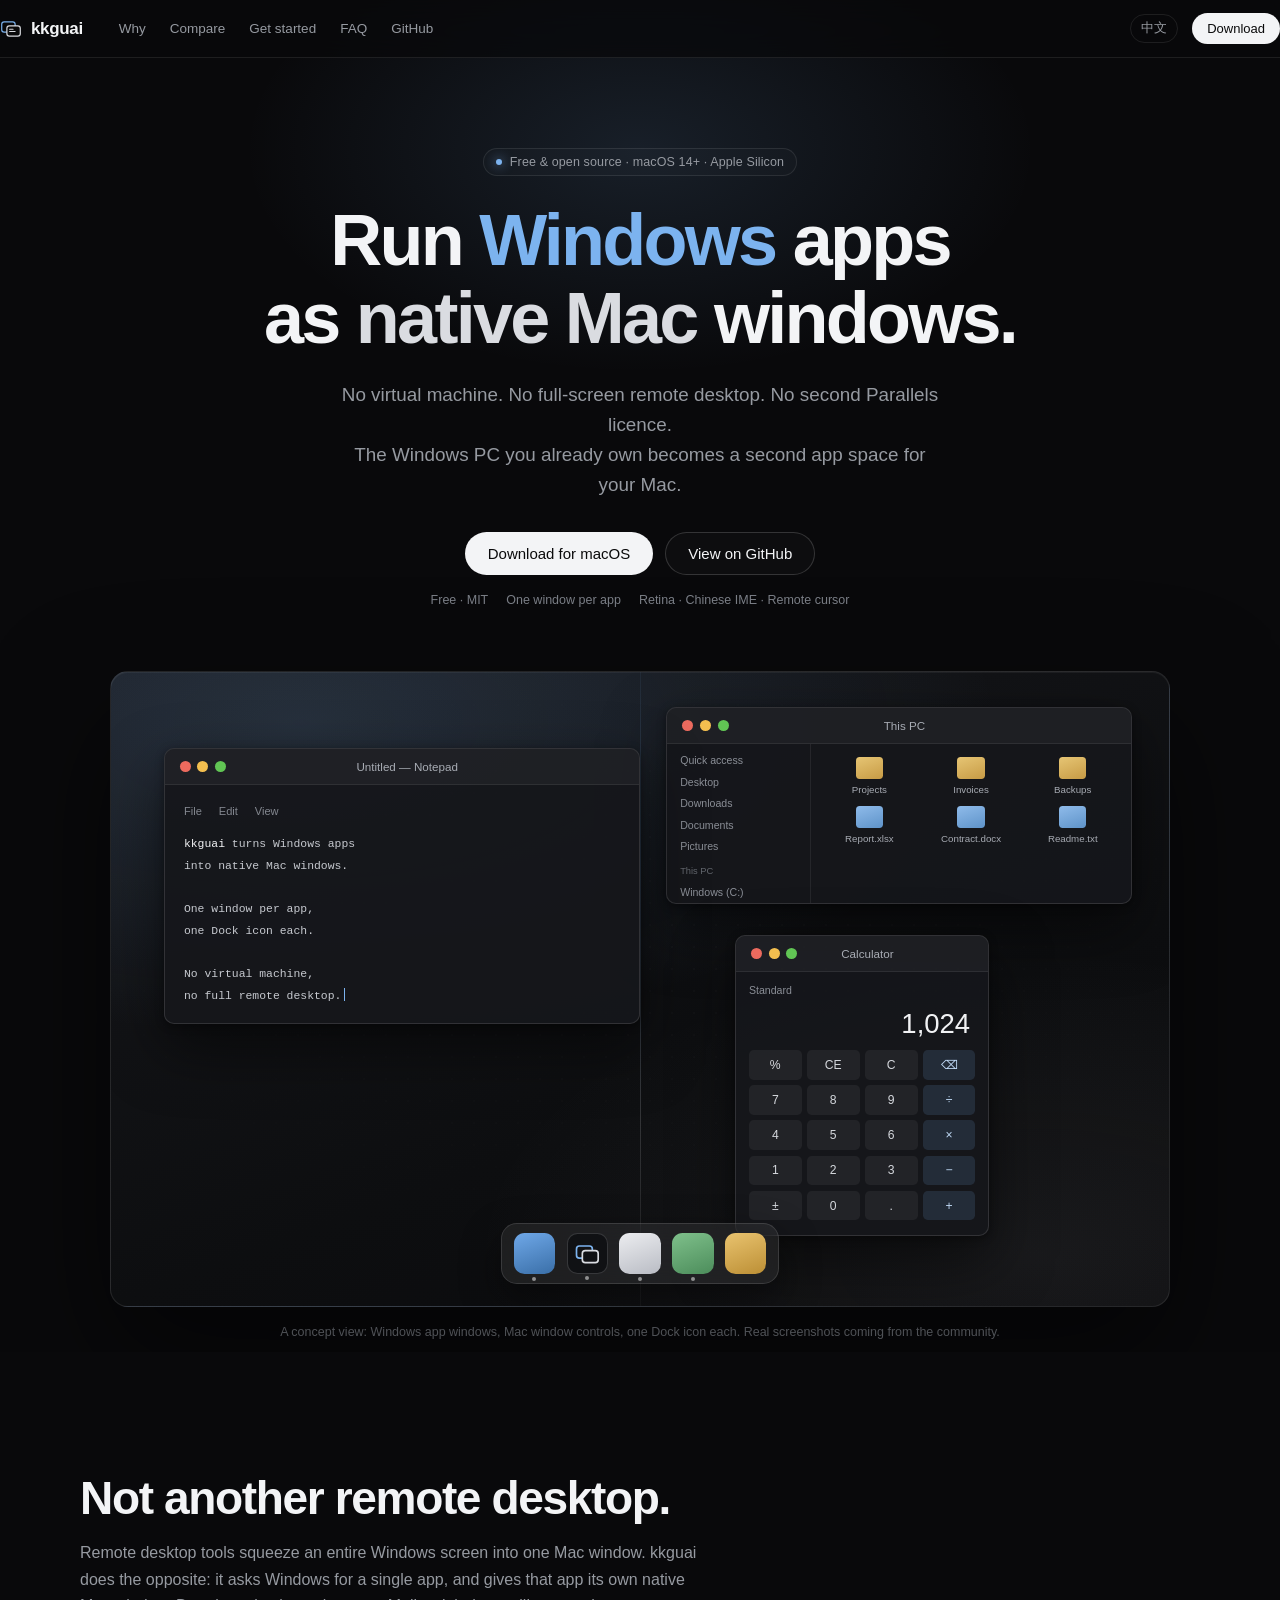
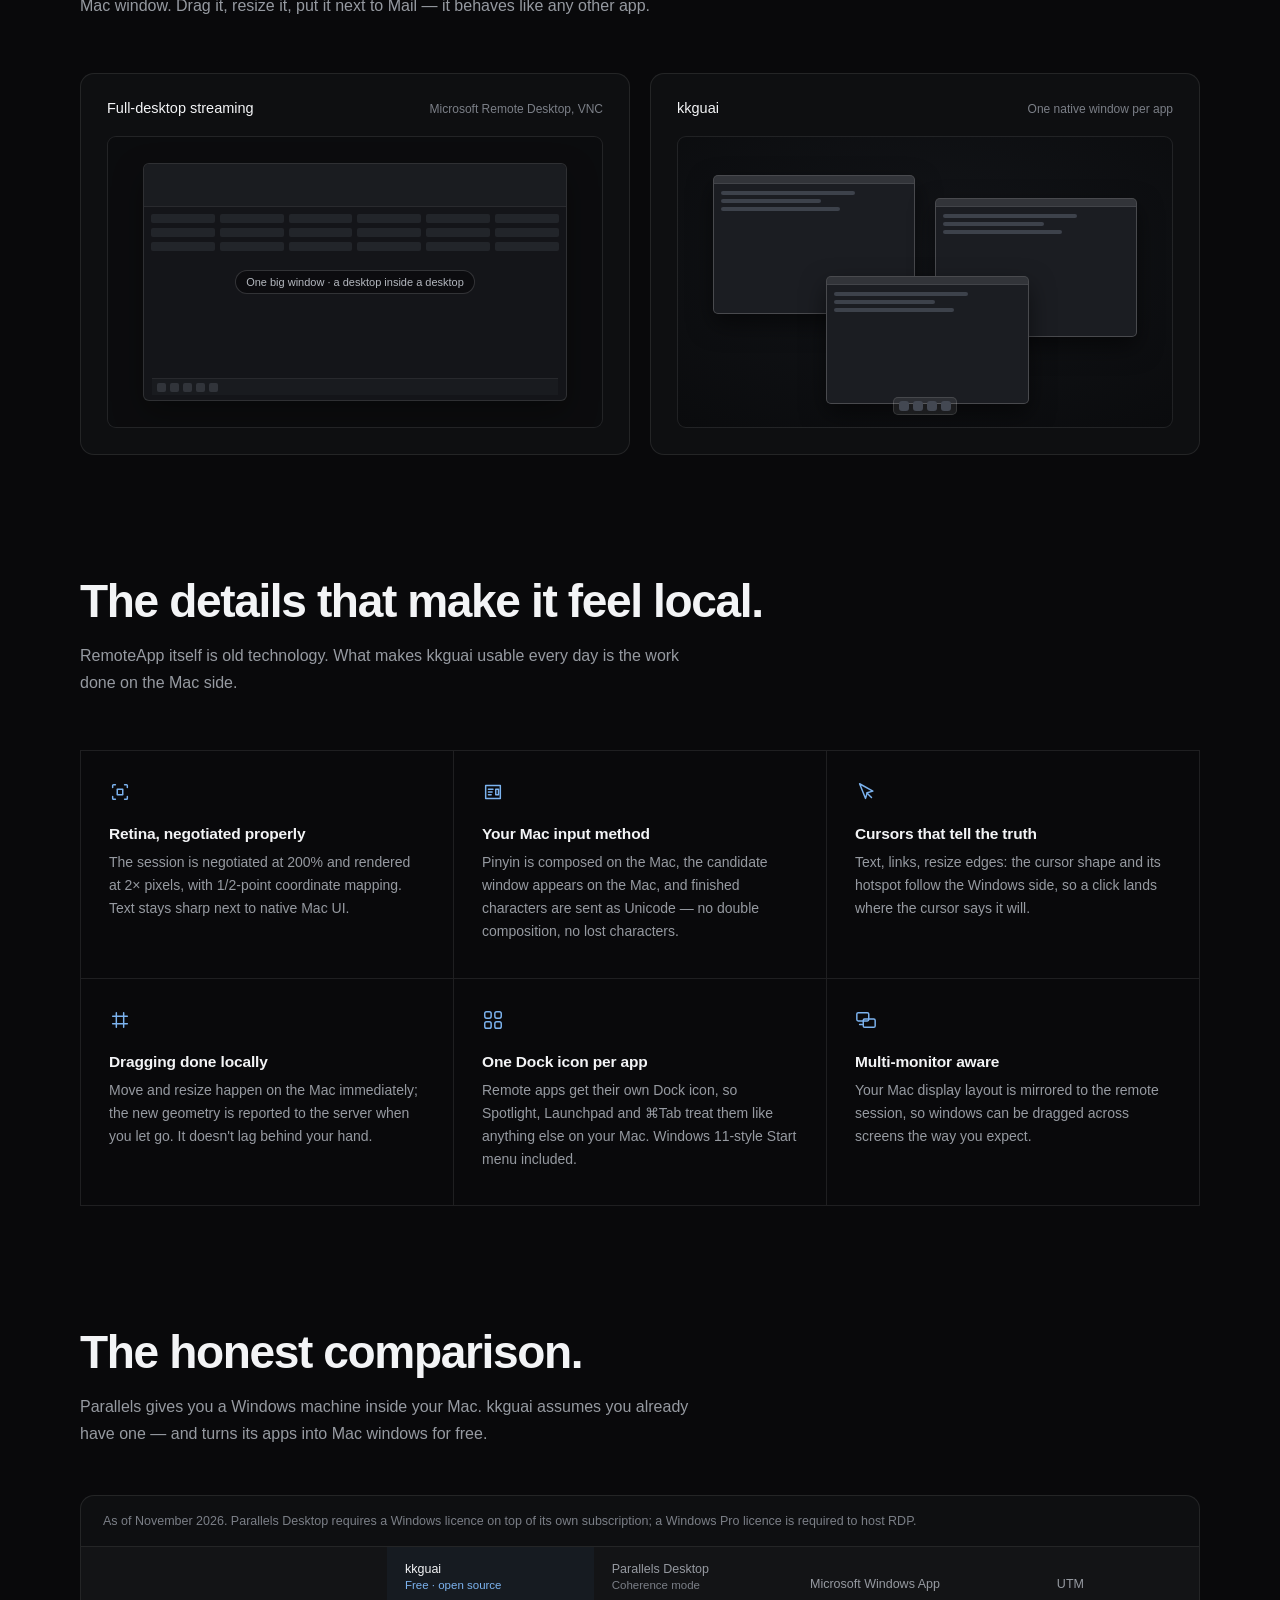
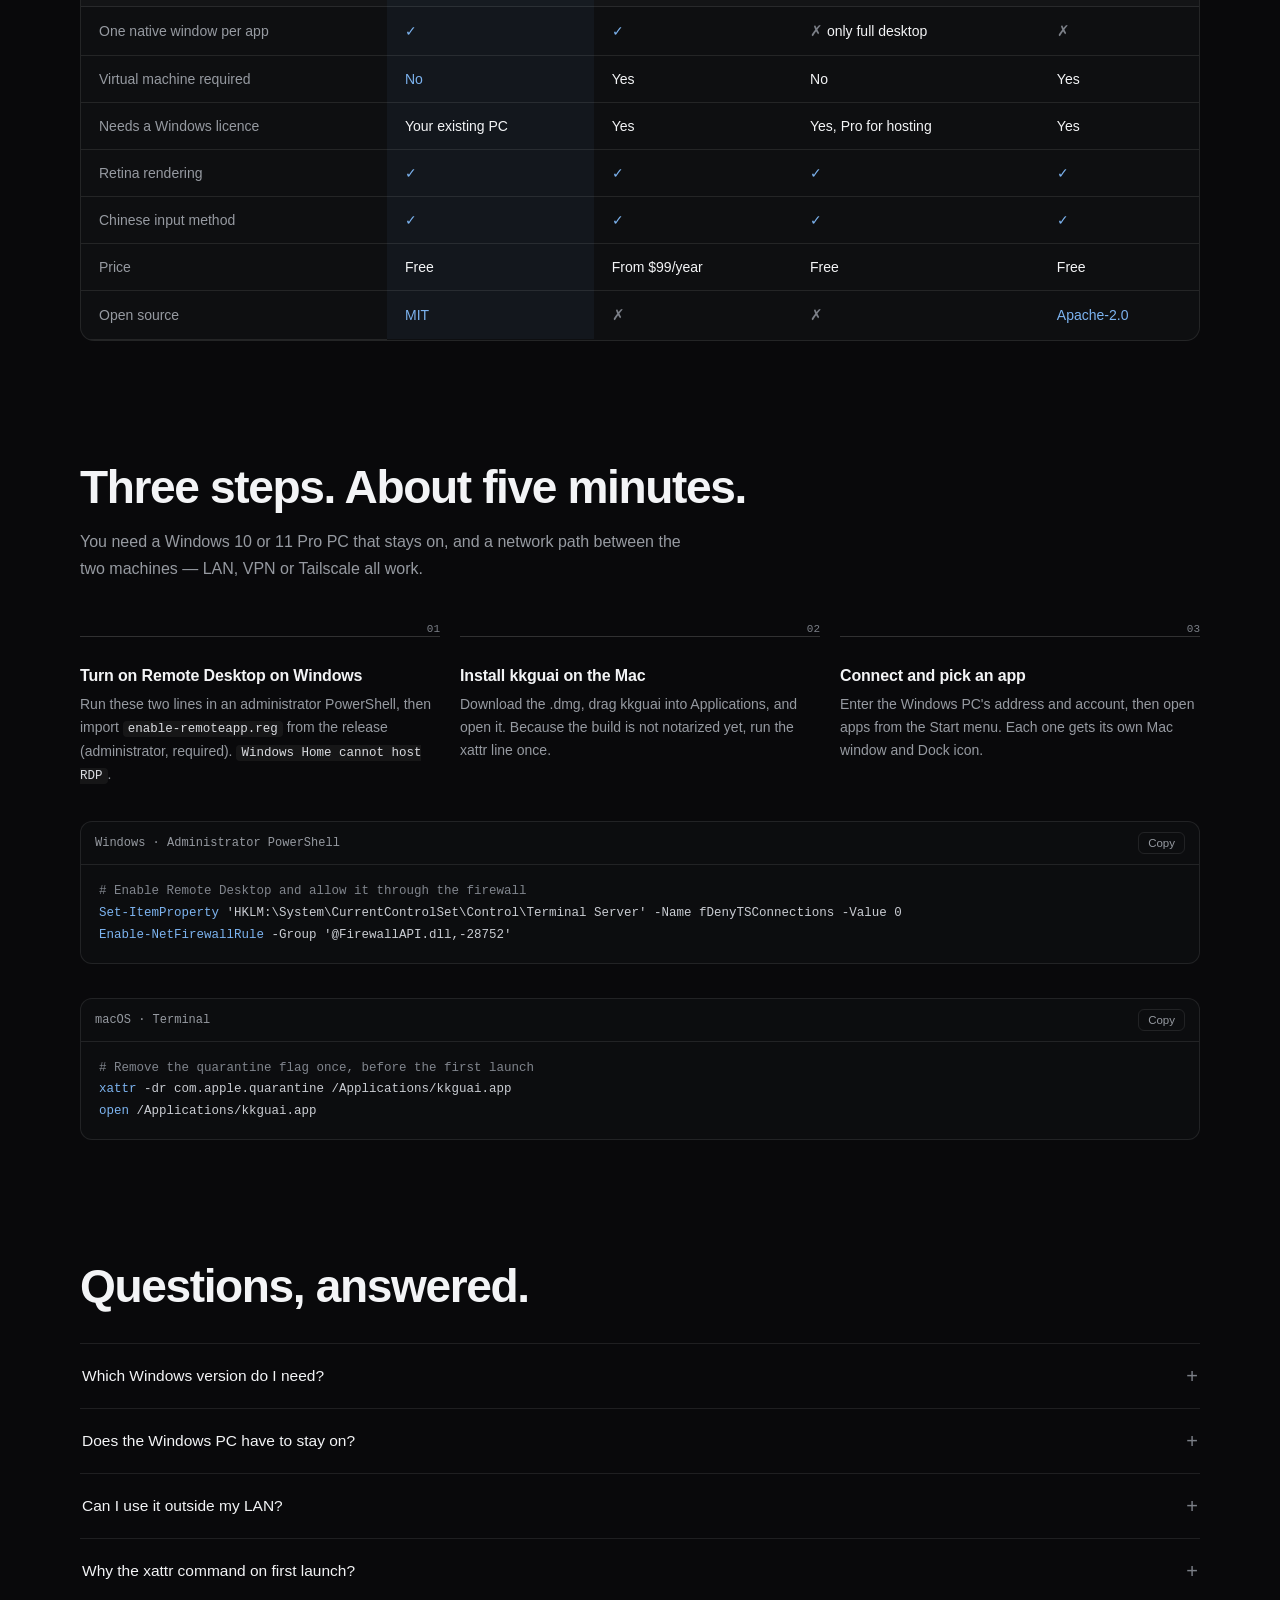
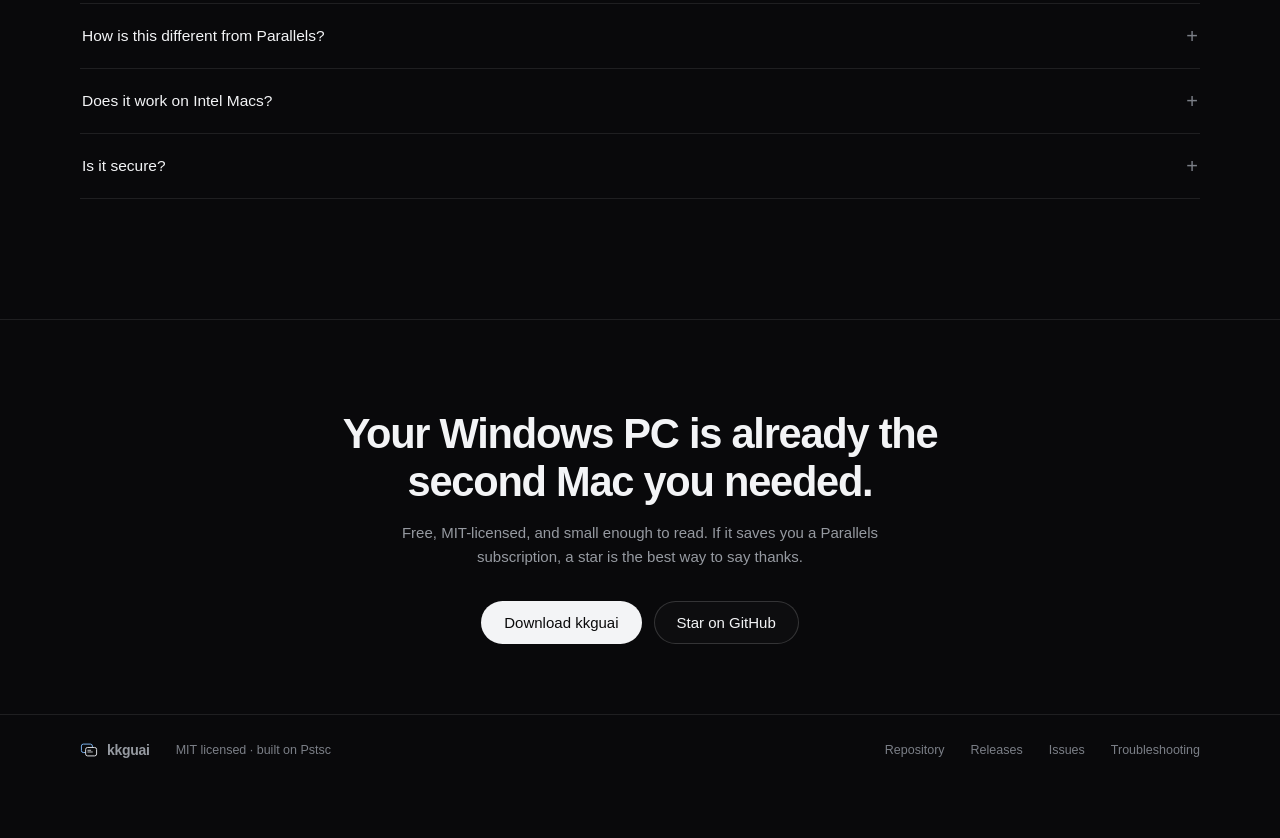
==== docs/en/index.html @ b9679786 "docs: make the site discoverable to AI crawlers and search engines - static English page at /en/ wit" ====
<!doctype html>
<html lang="en" data-lang="en"><head>
<meta charset="utf-8">
<meta name="viewport" content="width=device-width, initial-scale=1">
<title>kkguai — Run Windows apps as native Mac windows</title>
<meta name="description" content="kkguai is a free, open-source RemoteApp client for macOS: every Windows app opens as its own native Mac window. No virtual machine, no full remote desktop, no Parallels subscription.">
<link rel="canonical" href="https://kkguai666.github.io/kkguai/en/">
<link rel="alternate" hreflang="zh-CN" href="https://kkguai666.github.io/kkguai/">
<link rel="alternate" hreflang="en" href="https://kkguai666.github.io/kkguai/en/">
<link rel="alternate" hreflang="x-default" href="https://kkguai666.github.io/kkguai/">
<meta property="og:type" content="website">
<meta property="og:title" content="kkguai — Run Windows apps as native Mac windows">
<meta property="og:description" content="No virtual machine, no full remote desktop, no Parallels subscription. Free and open source.">
<meta property="og:url" content="https://kkguai666.github.io/kkguai/en/">
<meta property="og:image" content="https://kkguai666.github.io/kkguai/assets/social-en.png">
<meta property="og:locale" content="en_US">
<meta property="og:locale:alternate" content="zh_CN">
<meta name="twitter:card" content="summary_large_image">
<meta name="twitter:title" content="kkguai — Run Windows apps as native Mac windows">
<meta name="twitter:description" content="No VM, no full remote desktop, no Parallels. Free and open source.">
<meta name="twitter:image" content="https://kkguai666.github.io/kkguai/assets/social-en.png">
<meta name="theme-color" content="#09090B">
<link rel="icon" href="../assets/mark.svg" type="image/svg+xml">
<script type="application/ld+json" id="ld">{"@context":"https://schema.org","@graph":[{"@type":"WebSite","@id":"https://kkguai666.github.io/kkguai/#website","url":"https://kkguai666.github.io/kkguai/","name":"kkguai","inLanguage":["zh-CN","en"]},{"@type":"SoftwareApplication","@id":"https://kkguai666.github.io/kkguai/#app","name":"kkguai","url":"https://kkguai666.github.io/kkguai/en/","description":"Free, open-source RemoteApp client for macOS: turn Windows apps into native Mac windows. No virtual machine, no full remote desktop, no Parallels.","applicationCategory":"UtilitiesApplication","applicationSubCategory":"RemoteApp / RDP client","operatingSystem":"macOS 14+ (Apple Silicon)","softwareVersion":"0.1.1","license":"https://opensource.org/license/mit","isAccessibleForFree":true,"offers":{"@type":"Offer","price":"0","priceCurrency":"USD"},"downloadUrl":"https://github.com/kkguai666/kkguai/releases/latest","sameAs":["https://github.com/kkguai666/kkguai"],"screenshot":"https://kkguai666.github.io/kkguai/assets/social-en.png","inLanguage":["zh-CN","en"]},{"@type":"FAQPage","mainEntity":[{"@type":"Question","name":"Which Windows version do I need?","acceptedAnswer":{"@type":"Answer","text":"Windows 10/11 Pro or Enterprise with Remote Desktop enabled. Windows Home cannot host RDP."}},{"@type":"Question","name":"Does the Windows PC have to stay on?","acceptedAnswer":{"@type":"Answer","text":"Yes. The apps run on that machine; kkguai only displays their windows and sends input."}},{"@type":"Question","name":"Can I use it outside my LAN?","acceptedAnswer":{"@type":"Answer","text":"Yes, through a VPN, Tailscale or a port forward. Do not expose port 3389 directly to the internet."}},{"@type":"Question","name":"Why the xattr command on first launch?","acceptedAnswer":{"@type":"Answer","text":"The release is not notarized by Apple, so macOS quarantines it after download. Removing the quarantine flag takes one command."}},{"@type":"Question","name":"How is this different from Parallels?","acceptedAnswer":{"@type":"Answer","text":"Parallels runs a full Windows VM and charges a subscription; kkguai uses a Windows PC you already own and is free."}},{"@type":"Question","name":"Does it work on Intel Macs?","acceptedAnswer":{"@type":"Answer","text":"The current release is Apple Silicon only. Intel Macs can build from source."}},{"@type":"Question","name":"Is it secure?","acceptedAnswer":{"@type":"Answer","text":"The connection uses standard encrypted RDP. Keep it on a LAN, VPN or Tailscale and use a strong account password."}}]}]}</script>
<style>
  :root {
    --bg: #09090B;
    --bg-soft: #0E0F11;
    --surface: #141518;
    --surface-2: #191A1E;
    --line: rgba(255, 255, 255, 0.09);
    --line-strong: rgba(255, 255, 255, 0.16);
    --text: #F3F4F6;
    --muted: #969AA1;
    --dim: #7B7F87;
    --blue: #7CB3EF;
    --blue-deep: #2D6BA8;
    --silver: #DADCE1;
    --font: -apple-system, BlinkMacSystemFont, "SF Pro Display", "SF Pro Text", "PingFang SC", "Hiragino Sans GB", "Microsoft YaHei", sans-serif;
    --mono: ui-monospace, "SF Mono", "JetBrains Mono", Menlo, Consolas, monospace;
    --w: 1120px;
    --r: 12px;
  }
  * { box-sizing: border-box; }
  html { scroll-behavior: smooth; overflow-x: clip; }
  @media (prefers-reduced-motion: reduce) { html { scroll-behavior: auto; } }
  body {
    margin: 0;
    background: var(--bg);
    color: var(--text);
    font-family: var(--font);
    -webkit-font-smoothing: antialiased;
    text-rendering: optimizeLegibility;
    overflow-x: hidden;
  }
  ::selection { background: rgba(124, 179, 239, 0.3); }
  a { color: inherit; text-decoration: none; }
  img { max-width: 100%; display: block; }
  .wrap { width: min(var(--w), calc(100% - 48px)); margin-inline: auto; }
  .mono { font-family: var(--mono); }
  .zh-only, .en-only { display: none; }
  html[data-lang="zh"] .zh-only { display: contents; }
  html[data-lang="en"] .en-only { display: contents; }

  /* nav */
  .nav {
    position: fixed; inset: 0 0 auto 0; z-index: 50;
    height: 58px;
    display: flex; align-items: center;
    background: rgba(9, 9, 11, 0.72);
    backdrop-filter: saturate(160%) blur(18px);
    -webkit-backdrop-filter: saturate(160%) blur(18px);
    border-bottom: 1px solid var(--line);
  }
  .nav-in { display: flex; align-items: center; gap: 28px; width: 100%; }
  .brand { display: flex; align-items: center; gap: 9px; font-weight: 600; font-size: 17px; letter-spacing: -0.02em; }
  .brand svg { width: 22px; height: 22px; }
  .nav-links { display: flex; gap: 24px; margin-left: 8px; font-size: 13.5px; color: var(--muted); }
  .nav-links a:hover { color: var(--text); }
  .nav-right { margin-left: auto; display: flex; align-items: center; gap: 14px; }
  .lang-btn {
    font: inherit; font-size: 12.5px; color: var(--muted); background: none;
    border: 1px solid var(--line); border-radius: 999px; padding: 5px 10px; cursor: pointer;
    min-width: 44px; text-align: center;
  }
  .lang-btn:hover { color: var(--text); border-color: var(--line-strong); }
  .btn {
    display: inline-flex; align-items: center; justify-content: center; gap: 8px;
    font: inherit; font-size: 14px; font-weight: 500;
    padding: 9px 16px; border-radius: 999px; border: 1px solid transparent;
    cursor: pointer; transition: background .18s ease, border-color .18s ease, transform .18s ease;
  }
  .btn-primary { background: var(--text); color: #0A0A0B; }
  .btn-primary:hover { background: #fff; transform: translateY(-1px); }
  .btn-ghost { border-color: var(--line-strong); color: var(--text); background: rgba(255,255,255,0.02); }
  .btn-ghost:hover { background: rgba(255,255,255,0.06); }
  .btn-small { padding: 7px 14px; font-size: 13px; }
  .nav .btn { padding: 7px 14px; font-size: 13px; }

  /* hero */
  .hero { padding: 148px 0 0; position: relative; text-align: center; overflow: hidden; }
  .hero::before {
    content: ""; position: absolute; left: 50%; top: -160px; translate: -50% 0;
    width: 1100px; height: 620px; pointer-events: none;
    background: radial-gradient(closest-side, rgba(124, 179, 239, 0.13), transparent 72%);
  }
  .hero-in { position: relative; }
  .kicker {
    display: inline-flex; align-items: center; gap: 8px;
    font-size: 12.5px; color: var(--muted); letter-spacing: 0.01em;
    border: 1px solid var(--line); border-radius: 999px; padding: 6px 12px;
    background: rgba(255,255,255,0.015);
  }
  .kicker .dot { width: 6px; height: 6px; border-radius: 50%; background: var(--blue); box-shadow: 0 0 12px var(--blue); }
  h1 {
    margin: 26px auto 0; max-width: 900px;
    font-size: clamp(2.5rem, 6.4vw, 4.5rem); line-height: 1.08; letter-spacing: -0.038em;
    font-weight: 600;
  }
  h1 .os-windows { color: var(--blue); }
  h1 .os-mac { color: var(--silver); }
  .lede {
    margin: 22px auto 0; max-width: 610px;
    font-size: clamp(1rem, 1.6vw, 1.18rem); line-height: 1.6; color: var(--muted);
  }
  .lede strong { color: var(--text); font-weight: 500; }
  .cta-row { display: flex; gap: 12px; justify-content: center; flex-wrap: wrap; margin-top: 32px; }
  .btn-lg { padding: 12px 22px; font-size: 15px; }
  .meta-row {
    margin-top: 18px; display: flex; gap: 18px; justify-content: center; flex-wrap: wrap;
    font-size: 12.5px; color: var(--dim);
  }
  .meta-row span { display: inline-flex; align-items: center; gap: 6px; }

  /* stage */
  .stage-wrap { position: relative; margin-top: 64px; }
  .stage {
    position: relative; container-type: inline-size;
    width: min(1060px, 100%); margin-inline: auto;
    aspect-ratio: 16 / 9.6;
    border-radius: 18px;
    background:
      radial-gradient(120% 90% at 18% 8%, rgba(124, 179, 239, 0.16), transparent 55%),
      radial-gradient(90% 80% at 88% 92%, rgba(218, 220, 225, 0.07), transparent 60%),
      linear-gradient(160deg, #17181C 0%, #0D0E10 62%, #0A0A0C 100%);
    border: 1px solid var(--line);
    box-shadow: 0 50px 120px rgba(0, 0, 0, 0.55), inset 0 1px 0 rgba(255, 255, 255, 0.05);
    overflow: hidden;
    isolation: isolate;
    text-align: left;
  }
  .stage::after {
    content: ""; position: absolute; inset: 0; z-index: 0; pointer-events: none;
    background-image: radial-gradient(rgba(255,255,255,0.05) 1px, transparent 1px);
    background-size: 22px 22px;
    mask-image: radial-gradient(80% 70% at 50% 40%, #000 20%, transparent 80%);
    opacity: .35;
  }
  .seam {
    position: absolute; z-index: 0; left: 50%; top: -10%; bottom: -10%; width: 1px;
    background: linear-gradient(to bottom, transparent, rgba(124,179,239,0.5), rgba(218,220,225,0.35), transparent);
    opacity: .5;
  }
  .win {
    position: absolute; z-index: 2;
    background: rgba(22, 23, 27, 0.94);
    border: 1px solid rgba(255, 255, 255, 0.12);
    border-radius: 10px;
    box-shadow: 0 24px 60px rgba(0, 0, 0, 0.5), 0 2px 8px rgba(0, 0, 0, 0.4);
    overflow: hidden;
    transform-origin: 50% 60%;
    opacity: 1;
    translate: 0 0;
    scale: 1;
  }
  .stage.is-ready .win { animation: winIn .9s cubic-bezier(.2,.7,.2,1) backwards; }
  .stage.is-ready .win-1 { animation-delay: .12s; }
  .stage.is-ready .win-2 { animation-delay: .26s; }
  .stage.is-ready .win-3 { animation-delay: .4s; }
  @keyframes winIn { from { opacity: 0; translate: 0 18px; scale: .98; } to { opacity: 1; translate: 0 0; scale: 1; } }
  @media (prefers-reduced-motion: reduce) {
    .win { opacity: 1; translate: 0; scale: 1; animation: none !important; }
  }
  .win-1 { left: 5%; top: 12%; width: 45%; z-index: 3; }
  .win-2 { right: 3.5%; top: 5.5%; width: 44%; z-index: 2; }
  .win-3 { right: 17%; bottom: 11%; width: 24%; z-index: 4; }
  .win-bar {
    display: flex; align-items: center; gap: 1.1cqw;
    height: 3.4cqw; padding: 0 1.4cqw;
    background: rgba(255,255,255,0.04);
    border-bottom: 1px solid rgba(255,255,255,0.07);
  }
  .lights { display: flex; gap: .62cqw; }
  .lights i { width: 1.05cqw; height: 1.05cqw; border-radius: 50%; background: #3A3C42; }
  .lights i:nth-child(1) { background: #EC6A5E; }
  .lights i:nth-child(2) { background: #F4BF4F; }
  .lights i:nth-child(3) { background: #61C554; }
  .win-title {
    flex: 1; text-align: center; font-size: 1.1cqw; color: #A8ACB4;
    white-space: nowrap; overflow: hidden; text-overflow: ellipsis;
  }
  .win-tools { width: 3.4cqw; }
  .win-body { padding: 1.6cqw 1.8cqw; font-size: 1.22cqw; line-height: 1.65; color: #C9CCD2; }
  .win-menu { display: flex; gap: 1.6cqw; font-size: 1.05cqw; color: #83878F; padding-bottom: 1.2cqw; }
  .note-text { font-family: var(--mono); font-size: 1.08cqw; line-height: 1.9; color: #C6C9CF; white-space: pre-line; }
  .note-text .b { color: #F1F2F4; }
  .cursor { display: inline-block; width: 1px; height: 1.15em; background: #7CB3EF; vertical-align: -0.18em; margin-left: .2em; animation: blink 1.1s steps(1) infinite; }
  @keyframes blink { 50% { opacity: 0; } }
  .ex-wrap { display: flex; height: 15cqw; }
  .ex-side { width: 31%; border-right: 1px solid rgba(255,255,255,0.07); padding: 1cqw 1.2cqw; font-size: 1cqw; color: #8A8E96; display: flex; flex-direction: column; gap: .9cqw; }
  .ex-side .grp { color: #63676E; font-size: .88cqw; margin-top: .4cqw; }
  .ex-main { flex: 1; padding: 1.2cqw; display: grid; grid-template-columns: repeat(3, 1fr); gap: 1cqw; align-content: start; }
  .file { display: flex; flex-direction: column; align-items: center; gap: .5cqw; font-size: .92cqw; color: #A6AAB2; text-align: center; }
  .file i { width: 2.6cqw; height: 2.1cqw; border-radius: .35cqw; background: linear-gradient(160deg, #8FBBEA, #5E93C9); }
  .file.folder i { background: linear-gradient(160deg, #E6C574, #C79B45); }
  .calc { padding: 1.1cqw 1.2cqw 1.4cqw; }
  .calc-head { font-size: 1cqw; color: #8A8E96; margin-bottom: .7cqw; }
  .calc-screen { text-align: right; font-size: 2.6cqw; font-weight: 300; padding: .4cqw .5cqw 1cqw; color: #F1F2F4; }
  .calc-grid { display: grid; grid-template-columns: repeat(4, 1fr); gap: .5cqw; }
  .calc-grid b {
    font-weight: 400; font-size: 1.15cqw; text-align: center; padding: .75cqw 0;
    background: rgba(255,255,255,0.055); border-radius: .45cqw; color: #D5D8DD;
  }
  .calc-grid b.op { background: rgba(124,179,239,0.14); color: #BFD9F5; }
  .calc-grid b.eq { background: var(--blue); color: #0A0A0B; }
  .dock {
    position: absolute; z-index: 6; left: 50%; bottom: 3.4%; translate: -50% 0;
    display: flex; align-items: flex-end; gap: 1.1cqw;
    padding: .85cqw 1.1cqw;
    background: rgba(255,255,255,0.07);
    border: 1px solid rgba(255,255,255,0.12);
    border-radius: 1.5cqw;
    backdrop-filter: blur(14px);
    -webkit-backdrop-filter: blur(14px);
    box-shadow: 0 16px 40px rgba(0,0,0,.45);
  }
  .dock i { display: block; width: 3.9cqw; height: 3.9cqw; border-radius: 1cqw; position: relative; }
  .dock i.app-a { background: linear-gradient(160deg, #6FA8E8, #3A6FA8); }
  .dock i.app-b { background: linear-gradient(160deg, #ECEDF0, #B9BCC4); }
  .dock i.app-c { background: linear-gradient(160deg, #7FC08B, #4C8D5B); }
  .dock i.app-d { background: linear-gradient(160deg, #E9C36F, #BC8F35); }
  .dock i.app-e { background: linear-gradient(160deg, #B9A6EC, #7C67B8); }
  .dock i.k { background: #101114; display: grid; place-items: center; border: 1px solid rgba(255,255,255,.16); }
  .dock i.k svg { width: 68%; height: 68%; }
  .dock i::after { content: ""; position: absolute; left: 50%; bottom: -.62cqw; translate: -50% 0; width: .38cqw; height: .38cqw; border-radius: 50%; background: rgba(255,255,255,.5); }
  .dock i:last-child::after { display: none; }
  .stage-caption { margin-top: 18px; text-align: center; font-size: 12.5px; color: var(--dim); }
  @media (max-width: 720px) {
    .stage { aspect-ratio: 4 / 3.6; border-radius: 14px; }
    .win-1 { left: 4%; top: 8%; width: 62%; }
    .win-2 { right: 4%; top: 34%; width: 60%; }
    .win-3 { display: none; }
    .win-bar { height: 22px; padding: 0 8px; gap: 6px; }
    .lights { gap: 4px; } .lights i { width: 6px; height: 6px; }
    .win-title { font-size: 7px; } .win-tools { width: 18px; }
    .win-body { padding: 9px 10px; font-size: 7px; }
    .win-menu { font-size: 6.5px; gap: 10px; padding-bottom: 6px; }
    .note-text { font-size: 6.6px; line-height: 1.8; }
    .ex-wrap { height: 92px; } .ex-side { font-size: 6px; gap: 5px; padding: 6px; }
    .ex-main { gap: 6px; padding: 7px; } .file { font-size: 6px; gap: 3px; }
    .file i { width: 15px; height: 12px; } .dock { gap: 7px; padding: 6px 8px; border-radius: 10px; bottom: 5%; }
    .dock i { width: 26px; height: 26px; border-radius: 7px; }
  }

  /* sections */
  section { padding: 120px 0 0; }
  .sec-head { max-width: 720px; }
  .sec-head h2 {
    margin: 0; font-size: clamp(1.9rem, 3.6vw, 2.9rem); line-height: 1.14;
    letter-spacing: -0.03em; font-weight: 600;
  }
  .sec-head p { margin: 16px 0 0; font-size: 16px; line-height: 1.65; color: var(--muted); max-width: 620px; }

  /* split diagrams */
  .split { margin-top: 54px; display: grid; grid-template-columns: 1fr 1fr; gap: 20px; }
  .diagram {
    border: 1px solid var(--line); border-radius: 14px; padding: 26px;
    background: var(--bg-soft);
  }
  .diagram-label { display: flex; justify-content: space-between; align-items: baseline; gap: 12px; margin-bottom: 20px; }
  .diagram-label b { font-size: 14.5px; font-weight: 500; }
  .diagram-label span { font-size: 12px; color: var(--dim); }
  .desk { position: relative; aspect-ratio: 16 / 9.4; border-radius: 9px; border: 1px solid var(--line); background: #0B0C0E; overflow: hidden; }
  .desk { background: #0D0E11; }
  .desk.other .big-window { position: absolute; inset: 9% 7%; border-radius: 6px; border: 1px solid rgba(255,255,255,.18); background: #1A1C21; overflow: hidden; box-shadow: 0 12px 30px rgba(0,0,0,.45); }
  .desk.other .big-window .tinybar { height: 18%; background: #24262C; border-bottom: 1px solid rgba(255,255,255,.1); }
  .desk.other .big-window .tinygrid { display: grid; grid-template-columns: repeat(6, 1fr); gap: 5px; padding: 7px; opacity: .8; }
  .desk.other .big-window .tinygrid i { height: 9px; border-radius: 2px; background: #363A43; }
  .desk.other .taskbar { position: absolute; left: 9%; right: 9%; bottom: 11%; height: 17px; background: #22252B; border-top: 1px solid rgba(255,255,255,.1); display: flex; gap: 4px; align-items: center; padding: 0 5px; }
  .desk.other .taskbar i { width: 9px; height: 9px; border-radius: 2px; background: #464B55; }
  .desk.other .lock { position: absolute; inset: 0; display: grid; place-items: center; background: rgba(9,9,11,.35); }
  .desk.other .lock span { font-size: 11px; color: #B4B8BF; border: 1px solid rgba(255,255,255,.16); padding: 5px 10px; border-radius: 999px; background: rgba(9,9,11,.65); }
  .desk.kkg { background: radial-gradient(80% 80% at 50% 40%, #131519, #0A0B0D); }
  .mini-win { position: absolute; border-radius: 5px; border: 1px solid rgba(255,255,255,.2); background: #1B1D22; box-shadow: 0 10px 24px rgba(0,0,0,.5); overflow: hidden; }
  .mini-win .mb { height: 8px; background: rgba(255,255,255,.1); border-bottom: 1px solid rgba(255,255,255,.08); }
  .mini-win .mc { padding: 7px; display: flex; flex-direction: column; gap: 4px; }
  .mini-win .mc i { height: 4px; border-radius: 2px; background: #3D424B; width: 72%; }
  .mini-win .mc i:nth-child(2) { width: 54%; } .mini-win .mc i:nth-child(3) { width: 64%; }
  .mw1 { left: 7%; top: 13%; width: 41%; height: 48%; }
  .mw2 { right: 7%; top: 21%; width: 41%; height: 48%; }
  .mw3 { left: 30%; bottom: 8%; width: 41%; height: 44%; }
  .desk.kkg .dock-mini { position: absolute; left: 50%; bottom: 12px; translate: -50% 0; display: flex; gap: 4px; padding: 3px 5px; border-radius: 5px; background: rgba(255,255,255,.08); border: 1px solid rgba(255,255,255,.12); }
  .desk.kkg .dock-mini i { width: 10px; height: 10px; border-radius: 3px; background: #434852; }

  /* feature grid */
  .features { margin-top: 54px; display: grid; grid-template-columns: repeat(3, 1fr); border-top: 1px solid var(--line); border-left: 1px solid var(--line); }
  .feat { padding: 30px 28px 34px; border-right: 1px solid var(--line); border-bottom: 1px solid var(--line); }
  .feat svg { width: 22px; height: 22px; stroke: var(--blue); }
  .feat h3 { margin: 18px 0 8px; font-size: 15.5px; font-weight: 550; letter-spacing: -0.01em; }
  .feat p { margin: 0; font-size: 14px; line-height: 1.65; color: var(--muted); }

  /* comparison */
  .table-wrap { margin-top: 48px; overflow-x: auto; border: 1px solid var(--line); border-radius: 14px; background: var(--bg-soft); }
  table { width: 100%; border-collapse: collapse; min-width: 780px; font-size: 14px; }
  caption { text-align: left; padding: 18px 22px; font-size: 12.5px; color: var(--dim); border-bottom: 1px solid var(--line); }
  th, td { padding: 15px 18px; text-align: left; border-bottom: 1px solid var(--line); }
  tr:last-child td { border-bottom: 0; }
  thead th { font-size: 12.5px; font-weight: 500; color: var(--muted); background: rgba(255,255,255,.02); vertical-align: bottom; }
  thead th.us { color: var(--text); background: rgba(124,179,239,.07); }
  thead th .tagline { display: block; font-weight: 400; font-size: 11.5px; color: var(--dim); margin-top: 3px; }
  thead th.us .tagline { color: var(--blue); }
  td.us { background: rgba(124,179,239,.05); color: var(--text); }
  tbody th { font-weight: 400; color: var(--muted); }
  .yes { color: var(--blue); }
  .no { color: var(--dim); font-size: 15px; }
  .na { color: var(--dim); }
  .price { font-variant-numeric: tabular-nums; }

  /* steps */
  .steps { margin-top: 54px; display: grid; grid-template-columns: repeat(3, 1fr); gap: 20px; counter-reset: step; }
  .step { border-top: 1px solid var(--line-strong); padding-top: 18px; position: relative; }
  .step::before { counter-increment: step; content: "0" counter(step); position: absolute; right: 0; top: -14px; font-family: var(--mono); font-size: 11px; color: var(--dim); }
  .step h3 { margin: 12px 0 8px; font-size: 16px; font-weight: 550; letter-spacing: -0.01em; }
  .step p { margin: 0; font-size: 14px; line-height: 1.65; color: var(--muted); }
  .step code { font-family: var(--mono); font-size: 12.5px; color: var(--silver); background: rgba(255,255,255,.05); padding: 1px 5px; border-radius: 4px; }
  .code-card { margin-top: 34px; border: 1px solid var(--line); border-radius: 12px; overflow: hidden; background: #0C0D0F; }
  .code-head { display: flex; align-items: center; gap: 10px; padding: 10px 14px; border-bottom: 1px solid var(--line); font-size: 12px; color: var(--dim); }
  .code-head .file-name { font-family: var(--mono); color: var(--muted); }
  .copy-btn { margin-left: auto; font: inherit; font-size: 11.5px; color: var(--muted); background: none; border: 1px solid var(--line); border-radius: 6px; padding: 4px 9px; cursor: pointer; }
  .copy-btn:hover { color: var(--text); border-color: var(--line-strong); }
  pre { margin: 0; padding: 16px 18px; overflow-x: auto; font-family: var(--mono); font-size: 12.5px; line-height: 1.75; color: #C9CCD2; }
  pre .c { color: #80858D; }
  pre .p { color: #7CB3EF; }

  /* faq */
  .faq { margin-top: 30px; border-top: 1px solid var(--line); }
  details { border-bottom: 1px solid var(--line); }
  summary { cursor: pointer; list-style: none; display: flex; align-items: center; gap: 16px; padding: 22px 2px; font-size: 15.5px; font-weight: 500; }
  summary::-webkit-details-marker { display: none; }
  summary .plus { margin-left: auto; color: var(--dim); font-weight: 300; font-size: 20px; line-height: 1; transition: rotate .2s ease; }
  details[open] summary .plus { rotate: 45deg; }
  details .answer { padding: 0 2px 24px; font-size: 14.5px; line-height: 1.7; color: var(--muted); max-width: 780px; }

  /* final cta */
  .final { margin-top: 120px; border-top: 1px solid var(--line); padding: 90px 0 40px; text-align: center; }
  .final h2 { margin: 0 auto; max-width: 680px; font-size: clamp(1.8rem, 3.4vw, 2.6rem); line-height: 1.15; letter-spacing: -0.03em; font-weight: 600; }
  .final p { margin: 16px auto 0; color: var(--muted); font-size: 15px; line-height: 1.6; max-width: 560px; }
  footer { margin-top: 70px; border-top: 1px solid var(--line); padding: 26px 0 40px; }
  .foot { display: flex; flex-wrap: wrap; gap: 14px 26px; align-items: center; font-size: 12.5px; color: var(--dim); }
  .foot .spacer { flex: 1; }
  .foot a:hover { color: var(--text); }
  .foot .brand { font-size: 14px; color: var(--muted); }
  .foot .brand svg { width: 18px; height: 18px; }

  @media (max-width: 900px) {
    .features { grid-template-columns: repeat(2, 1fr); }
    .split { grid-template-columns: 1fr; }
    .steps { grid-template-columns: 1fr; gap: 28px; }
    .step::before { position: static; display: block; margin-bottom: 8px; }
    .nav-links { display: none; }
  }
  @media (max-width: 640px) {
    .wrap { width: min(var(--w), calc(100% - 32px)); }
    .hero { padding-top: 120px; }
    .features { grid-template-columns: 1fr; }
    .meta-row { gap: 8px 14px; }
    section { padding-top: 88px; }
    .final { margin-top: 88px; padding-top: 64px; }
  }
  :focus-visible { outline: 2px solid var(--blue); outline-offset: 3px; border-radius: 4px; }
</style>
</head>
<body>

<header class="nav">
  <div class="wrap nav-in">
    <a class="brand" href="#top" aria-label="kkguai">
      <svg viewBox="0 0 64 64" aria-hidden="true"><rect x="5" y="11" width="39" height="30" rx="7" fill="none" stroke="#7CB3EF" stroke-width="3.5"></rect><rect x="20" y="23" width="39" height="30" rx="7" fill="#0A0A0B" stroke="#DADCE1" stroke-width="3.5"></rect><path d="M28 33h10M28 39h16" stroke="#DADCE1" stroke-width="3" stroke-linecap="round"></path></svg>
      kkguai
    </a>
    <nav class="nav-links" aria-label="Main">
      <a href="#why">Why</a>
      <a href="#compare">Compare</a>
      <a href="#start">Get started</a>
      <a href="#faq">FAQ</a>
      <a href="https://github.com/kkguai666/kkguai">GitHub</a>
    </nav>
    <div class="nav-right">
      <a class="lang-btn" id="lang" href="../" hreflang="zh-CN" aria-label="切换到中文">中文</a>
      <a class="btn btn-primary" href="https://github.com/kkguai666/kkguai/releases/latest">Download</a>
    </div>
  </div>
</header>

<main id="top">
  <section class="hero" aria-labelledby="h1">
    <div class="wrap hero-in">
      <span class="kicker"><span class="dot"></span><span>Free &amp; open source · macOS 14+ · Apple Silicon</span></span>
      <h1 id="h1">
        
        <span class="en-only">Run <span class="os-windows">Windows</span> apps<br>as <span class="os-mac">native Mac</span> windows.</span>
      </h1>
      <p class="lede">
        
        <span class="en-only">No virtual machine. No full-screen remote desktop. No second Parallels licence.<br>The Windows PC you already own becomes a second app space for your Mac.</span>
      </p>
      <div class="cta-row">
        <a class="btn btn-primary btn-lg" href="https://github.com/kkguai666/kkguai/releases/latest">Download for macOS</a>
        <a class="btn btn-ghost btn-lg" href="https://github.com/kkguai666/kkguai">View on GitHub</a>
      </div>
      <div class="meta-row">
        <span>Free · MIT</span>
        <span>One window per app</span>
        <span>Retina · Chinese IME · Remote cursor</span>
      </div>
    </div>

    <div class="wrap stage-wrap">
      <div class="stage is-ready" id="stage" role="img" aria-label="Three Windows app windows side by side on a Mac desktop, each with its own icon in the Dock below">
        <span class="seam" aria-hidden="true"></span>

        <div class="win win-1">
          <div class="win-bar">
            <span class="lights"><i></i><i></i><i></i></span>
            <span class="win-title">Untitled — Notepad</span>
            <span class="win-tools"></span>
          </div>
          <div class="win-body">
            <div class="win-menu"><span>File</span><span>Edit</span><span>View</span></div>
            <div class="note-text"><span class="b">kkguai</span> <span>turns Windows apps<br>into native Mac windows.<br><br>One window per app,<br>one Dock icon each.<br><br>No virtual machine,<br>no full remote desktop.</span><span class="cursor"></span></div>
          </div>
        </div>

        <div class="win win-2">
          <div class="win-bar">
            <span class="lights"><i></i><i></i><i></i></span>
            <span class="win-title">This PC</span>
            <span class="win-tools"></span>
          </div>
          <div class="ex-wrap">
            <div class="ex-side">
              <span>Quick access</span>
              <span>Desktop</span><span>Downloads</span><span>Documents</span><span>Pictures</span>
              <span class="grp">This PC</span>
              <span>Windows (C:)</span><span>Data (D:)</span>
            </div>
            <div class="ex-main">
              <span class="file folder"><i></i><span>Projects</span></span>
              <span class="file folder"><i></i><span>Invoices</span></span>
              <span class="file folder"><i></i><span>Backups</span></span>
              <span class="file"><i></i><span>Report.xlsx</span></span>
              <span class="file"><i></i><span>Contract.docx</span></span>
              <span class="file"><i></i><span>Readme.txt</span></span>
            </div>
          </div>
        </div>

        <div class="win win-3">
          <div class="win-bar">
            <span class="lights"><i></i><i></i><i></i></span>
            <span class="win-title">Calculator</span>
            <span class="win-tools"></span>
          </div>
          <div class="calc">
            <div class="calc-head">Standard</div>
            <div class="calc-screen">1,024</div>
            <div class="calc-grid">
              <b>%</b><b>CE</b><b>C</b><b class="op">⌫</b>
              <b>7</b><b>8</b><b>9</b><b class="op">÷</b>
              <b>4</b><b>5</b><b>6</b><b class="op">×</b>
              <b>1</b><b>2</b><b>3</b><b class="op">−</b>
              <b>±</b><b>0</b><b>.</b><b class="op">+</b>
            </div>
          </div>
        </div>

        <div class="dock" aria-hidden="true">
          <i class="app-a"></i>
          <i class="k"><svg viewBox="0 0 64 64"><rect x="6" y="12" width="38" height="29" rx="7" fill="none" stroke="#7CB3EF" stroke-width="4"></rect><rect x="20" y="23" width="38" height="29" rx="7" fill="#101114" stroke="#DADCE1" stroke-width="4"></rect></svg></i>
          <i class="app-b"></i>
          <i class="app-c"></i>
          <i class="app-d"></i>
        </div>
      </div>
      <p class="stage-caption">A concept view: Windows app windows, Mac window controls, one Dock icon each. Real screenshots coming from the community.</p>
    </div>
  </section>

  <section id="why" aria-labelledby="why-h">
    <div class="wrap">
      <div class="sec-head">
        <h2 id="why-h">Not another remote desktop.</h2>
        <p>Remote desktop tools squeeze an entire Windows screen into one Mac window. kkguai does the opposite: it asks Windows for a single app, and gives that app its own native Mac window. Drag it, resize it, put it next to Mail — it behaves like any other app.</p>
      </div>

      <div class="split">
        <div class="diagram">
          <div class="diagram-label"><b>Full-desktop streaming</b><span>Microsoft Remote Desktop, VNC</span></div>
          <div class="desk other">
            <div class="big-window">
              <div class="tinybar"></div>
              <div class="tinygrid"><i></i><i></i><i></i><i></i><i></i><i></i><i></i><i></i><i></i><i></i><i></i><i></i><i></i><i></i><i></i><i></i><i></i><i></i></div>
            </div>
            <div class="taskbar"><i></i><i></i><i></i><i></i><i></i></div>
            <div class="lock"><span>One big window · a desktop inside a desktop</span></div>
          </div>
        </div>
        <div class="diagram">
          <div class="diagram-label"><b>kkguai</b><span>One native window per app</span></div>
          <div class="desk kkg">
            <div class="mini-win mw1"><div class="mb"></div><div class="mc"><i></i><i></i><i></i></div></div>
            <div class="mini-win mw2"><div class="mb"></div><div class="mc"><i></i><i></i><i></i></div></div>
            <div class="mini-win mw3"><div class="mb"></div><div class="mc"><i></i><i></i><i></i></div></div>
            <div class="dock-mini"><i></i><i></i><i></i><i></i></div>
          </div>
        </div>
      </div>
    </div>
  </section>

  <section aria-labelledby="feat-h">
    <div class="wrap">
      <div class="sec-head">
        <h2 id="feat-h">The details that make it feel local.</h2>
        <p>RemoteApp itself is old technology. What makes kkguai usable every day is the work done on the Mac side.</p>
      </div>
      <div class="features">
        <div class="feat">
          <svg viewBox="0 0 24 24" fill="none" stroke-width="1.6" stroke-linecap="round" stroke-linejoin="round"><path d="M4 7V5a1 1 0 0 1 1-1h2M17 4h2a1 1 0 0 1 1 1v2M20 17v2a1 1 0 0 1-1 1h-2M7 20H5a1 1 0 0 1-1-1v-2"></path><path d="M9 9h6v6H9z"></path></svg>
          <h3>Retina, negotiated properly</h3>
          <p>The session is negotiated at 200% and rendered at 2× pixels, with 1/2-point coordinate mapping. Text stays sharp next to native Mac UI.</p>
        </div>
        <div class="feat">
          <svg viewBox="0 0 24 24" fill="none" stroke-width="1.6" stroke-linecap="round" stroke-linejoin="round"><path d="M4 5h16v14H4z"></path><path d="M7 9h5M7 12h4M7 15h3"></path><path d="M15 9h3v6h-3z"></path></svg>
          <h3>Your Mac input method</h3>
          <p>Pinyin is composed on the Mac, the candidate window appears on the Mac, and finished characters are sent as Unicode — no double composition, no lost characters.</p>
        </div>
        <div class="feat">
          <svg viewBox="0 0 24 24" fill="none" stroke-width="1.6" stroke-linecap="round" stroke-linejoin="round"><path d="M5 3l6.5 16 1.8-6.2L19.5 11z"></path><path d="M13 13l5 5"></path></svg>
          <h3>Cursors that tell the truth</h3>
          <p>Text, links, resize edges: the cursor shape and its hotspot follow the Windows side, so a click lands where the cursor says it will.</p>
        </div>
        <div class="feat">
          <svg viewBox="0 0 24 24" fill="none" stroke-width="1.6" stroke-linecap="round" stroke-linejoin="round"><path d="M4 8h16M4 16h16M8 4v16M16 4v16"></path></svg>
          <h3>Dragging done locally</h3>
          <p>Move and resize happen on the Mac immediately; the new geometry is reported to the server when you let go. It doesn't lag behind your hand.</p>
        </div>
        <div class="feat">
          <svg viewBox="0 0 24 24" fill="none" stroke-width="1.6" stroke-linecap="round" stroke-linejoin="round"><rect x="3" y="3" width="7" height="7" rx="2"></rect><rect x="14" y="3" width="7" height="7" rx="2"></rect><rect x="3" y="14" width="7" height="7" rx="2"></rect><rect x="14" y="14" width="7" height="7" rx="2"></rect></svg>
          <h3>One Dock icon per app</h3>
          <p>Remote apps get their own Dock icon, so Spotlight, Launchpad and ⌘Tab treat them like anything else on your Mac. Windows 11-style Start menu included.</p>
        </div>
        <div class="feat">
          <svg viewBox="0 0 24 24" fill="none" stroke-width="1.6" stroke-linecap="round" stroke-linejoin="round"><rect x="2" y="4" width="13" height="9" rx="1.5"></rect><rect x="9" y="11" width="13" height="9" rx="1.5"></rect><path d="M5 17h3"></path></svg>
          <h3>Multi-monitor aware</h3>
          <p>Your Mac display layout is mirrored to the remote session, so windows can be dragged across screens the way you expect.</p>
        </div>
      </div>
    </div>
  </section>

  <section id="compare" aria-labelledby="cmp-h">
    <div class="wrap">
      <div class="sec-head">
        <h2 id="cmp-h">The honest comparison.</h2>
        <p>Parallels gives you a Windows machine inside your Mac. kkguai assumes you already have one — and turns its apps into Mac windows for free.</p>
      </div>
      <div class="table-wrap">
        <table>
          <caption>As of November 2026. Parallels Desktop requires a Windows licence on top of its own subscription; a Windows Pro licence is required to host RDP.</caption>
          <thead>
            <tr>
              <th scope="col"></th>
              <th scope="col" class="us">kkguai<span class="tagline">Free · open source</span></th>
              <th scope="col">Parallels Desktop<span class="tagline">Coherence mode</span></th>
              <th scope="col">Microsoft Windows App</th>
              <th scope="col">UTM</th>
            </tr>
          </thead>
          <tbody>
            <tr><th scope="row">One native window per app</th><td class="us"><span class="yes">✓</span></td><td><span class="yes">✓</span></td><td><span class="no">✗</span> <span>only full desktop</span></td><td><span class="no">✗</span></td></tr>
            <tr><th scope="row">Virtual machine required</th><td class="us"><span class="yes">No</span></td><td>Yes</td><td>No</td><td>Yes</td></tr>
            <tr><th scope="row">Needs a Windows licence</th><td class="us">Your existing PC</td><td>Yes</td><td>Yes, Pro for hosting</td><td>Yes</td></tr>
            <tr><th scope="row">Retina rendering</th><td class="us"><span class="yes">✓</span></td><td><span class="yes">✓</span></td><td><span class="yes">✓</span></td><td><span class="yes">✓</span></td></tr>
            <tr><th scope="row">Chinese input method</th><td class="us"><span class="yes">✓</span></td><td><span class="yes">✓</span></td><td><span class="yes">✓</span></td><td><span class="yes">✓</span></td></tr>
            <tr><th scope="row">Price</th><td class="us price">Free</td><td class="price">From $99/year</td><td class="price">Free</td><td class="price">Free</td></tr>
            <tr><th scope="row">Open source</th><td class="us"><span class="yes">MIT</span></td><td><span class="no">✗</span></td><td><span class="no">✗</span></td><td><span class="yes">Apache-2.0</span></td></tr>
          </tbody>
        </table>
      </div>
    </div>
  </section>

  <section id="start" aria-labelledby="start-h">
    <div class="wrap">
      <div class="sec-head">
        <h2 id="start-h">Three steps. About five minutes.</h2>
        <p>You need a Windows 10 or 11 Pro PC that stays on, and a network path between the two machines — LAN, VPN or Tailscale all work.</p>
      </div>
      <div class="steps">
        <div class="step">
          <h3>Turn on Remote Desktop on Windows</h3>
          <p>Run these two lines in an administrator PowerShell, then import <code>enable-remoteapp.reg</code> from the release (administrator, required). <code>Windows Home cannot host RDP</code>.</p>
        </div>
        <div class="step">
          <h3>Install kkguai on the Mac</h3>
          <p>Download the .dmg, drag kkguai into Applications, and open it. Because the build is not notarized yet, run the xattr line once.</p>
        </div>
        <div class="step">
          <h3>Connect and pick an app</h3>
          <p>Enter the Windows PC's address and account, then open apps from the Start menu. Each one gets its own Mac window and Dock icon.</p>
        </div>
      </div>

      <div class="code-card">
        <div class="code-head"><span class="file-name">Windows · Administrator PowerShell</span>
          <button class="copy-btn" type="button" data-copy="code-win">Copy</button>
        </div>
        <pre id="code-win"><span class="c"># Enable Remote Desktop and allow it through the firewall</span>
<span class="p">Set-ItemProperty</span> 'HKLM:\System\CurrentControlSet\Control\Terminal Server' -Name fDenyTSConnections -Value 0
<span class="p">Enable-NetFirewallRule</span> -Group '@FirewallAPI.dll,-28752'</pre>
      </div>

      <div class="code-card">
        <div class="code-head"><span class="file-name">macOS · Terminal</span>
          <button class="copy-btn" type="button" data-copy="code-mac">Copy</button>
        </div>
        <pre id="code-mac"><span class="c"># Remove the quarantine flag once, before the first launch</span>
<span class="p">xattr</span> -dr com.apple.quarantine /Applications/kkguai.app
<span class="p">open</span> /Applications/kkguai.app</pre>
      </div>
    </div>
  </section>

  <section id="faq" aria-labelledby="faq-h">
    <div class="wrap">
      <div class="sec-head">
        <h2 id="faq-h">Questions, answered.</h2>
      </div>
      <div class="faq">
        <details>
          <summary><span>Which Windows version do I need?</span><span class="plus">+</span></summary>
          <div class="answer">A Windows 10 or 11 Pro (or Enterprise) PC with Remote Desktop enabled. Windows Home cannot host an RDP session.</div>
        </details>
        <details>
          <summary><span>Does the Windows PC have to stay on?</span><span class="plus">+</span></summary>
          <div class="answer">Yes. The apps run on that machine; kkguai only displays their windows and sends your input. If it sleeps or disconnects, the windows disappear.</div>
        </details>
        <details>
          <summary><span>Can I use it outside my LAN?</span><span class="plus">+</span></summary>
          <div class="answer">Yes. VPN, Tailscale or a port forward all work. We strongly recommend VPN or Tailscale instead of exposing port 3389 directly to the internet.</div>
        </details>
        <details>
          <summary><span>Why the xattr command on first launch?</span><span class="plus">+</span></summary>
          <div class="answer">The release is ad-hoc signed but not notarized by Apple, so macOS quarantines it after download. Removing the quarantine flag takes one command, once per install.</div>
        </details>
        <details>
          <summary><span>How is this different from Parallels?</span><span class="plus">+</span></summary>
          <div class="answer">Parallels runs a whole Windows virtual machine on your Mac and needs its own subscription plus a Windows licence. kkguai uses a Windows PC you already have, so it costs nothing and doesn't take RAM or CPU from the Mac. The trade-off: that PC must be reachable.</div>
        </details>
        <details>
          <summary><span>Does it work on Intel Macs?</span><span class="plus">+</span></summary>
          <div class="answer">The current release is Apple Silicon only. Intel Macs can build from source — see the repository's build section.</div>
        </details>
        <details>
          <summary><span>Is it secure?</span><span class="plus">+</span></summary>
          <div class="answer">The connection is standard RDP and is encrypted in transit. Keep it on your LAN, a VPN or Tailscale, use a real account password, and don't expose RDP to the open internet.</div>
        </details>
      </div>
    </div>
  </section>

  <section class="final">
    <div class="wrap">
      <h2>Your Windows PC is already the second Mac you needed.</h2>
      <p>Free, MIT-licensed, and small enough to read. If it saves you a Parallels subscription, a star is the best way to say thanks.</p>
      <div class="cta-row">
        <a class="btn btn-primary btn-lg" href="https://github.com/kkguai666/kkguai/releases/latest">Download kkguai</a>
        <a class="btn btn-ghost btn-lg" href="https://github.com/kkguai666/kkguai">Star on GitHub</a>
      </div>
    </div>
    <footer>
      <div class="wrap foot">
        <a class="brand" href="#top">
          <svg viewBox="0 0 64 64" aria-hidden="true"><rect x="5" y="11" width="39" height="30" rx="7" fill="none" stroke="#7CB3EF" stroke-width="3.5"></rect><rect x="20" y="23" width="39" height="30" rx="7" fill="#0A0A0B" stroke="#DADCE1" stroke-width="3.5"></rect><path d="M28 33h10M28 39h16" stroke="#DADCE1" stroke-width="3" stroke-linecap="round"></path></svg>
          kkguai
        </a>
        <span>MIT licensed · built on Pstsc</span>
        <span class="spacer"></span>
        <a href="https://github.com/kkguai666/kkguai">Repository</a>
        <a href="https://github.com/kkguai666/kkguai/releases">Releases</a>
        <a href="https://github.com/kkguai666/kkguai/issues">Issues</a>
        <a href="../troubleshooting.html">Troubleshooting</a>
      </div>
    </footer>
  </section>
</main>

<script>
  (function () {
    var stage = document.getElementById('stage');
    if (stage) {
      if (window.matchMedia('(prefers-reduced-motion: reduce)').matches) {
        stage.classList.add('is-ready');
      } else {
        requestAnimationFrame(function () { stage.classList.add('is-ready'); });
      }
    }

    var root = document.documentElement;

    document.querySelectorAll('[data-copy]').forEach(function (b) {
      b.addEventListener('click', function () {
        var code = document.getElementById(b.dataset.copy);
        if (!code) return;
        var text = code.innerText;
        var done = function () {
          var old = b.dataset.en || b.textContent;
          b.textContent = root.dataset.lang === 'en' ? 'Copied' : '已复制';
          setTimeout(function () {
            b.textContent = root.dataset.lang === 'en' ? (b.dataset.en || 'Copy') : '复制';
          }, 1500);
        };
        if (navigator.clipboard && navigator.clipboard.writeText) {
          navigator.clipboard.writeText(text).then(done, done);
        } else {
          done();
        }
      });
    });

    if (!window.matchMedia('(prefers-reduced-motion: reduce)').matches && stage) {
      var wins = stage.querySelectorAll('.win');
      stage.addEventListener('pointermove', function (e) {
        var r = stage.getBoundingClientRect();
        var x = (e.clientX - r.left) / r.width - 0.5;
        var y = (e.clientY - r.top) / r.height - 0.5;
        wins.forEach(function (w, i) {
          var depth = (i + 1) * 2.2;
          w.style.transform = 'translate3d(' + (-x * depth).toFixed(2) + 'px,' + (-y * depth * 0.7).toFixed(2) + 'px,0)';
        });
      });
      stage.addEventListener('pointerleave', function () {
        wins.forEach(function (w) { w.style.transform = ''; });
      });
    }
  })();
</script>


</body></html>
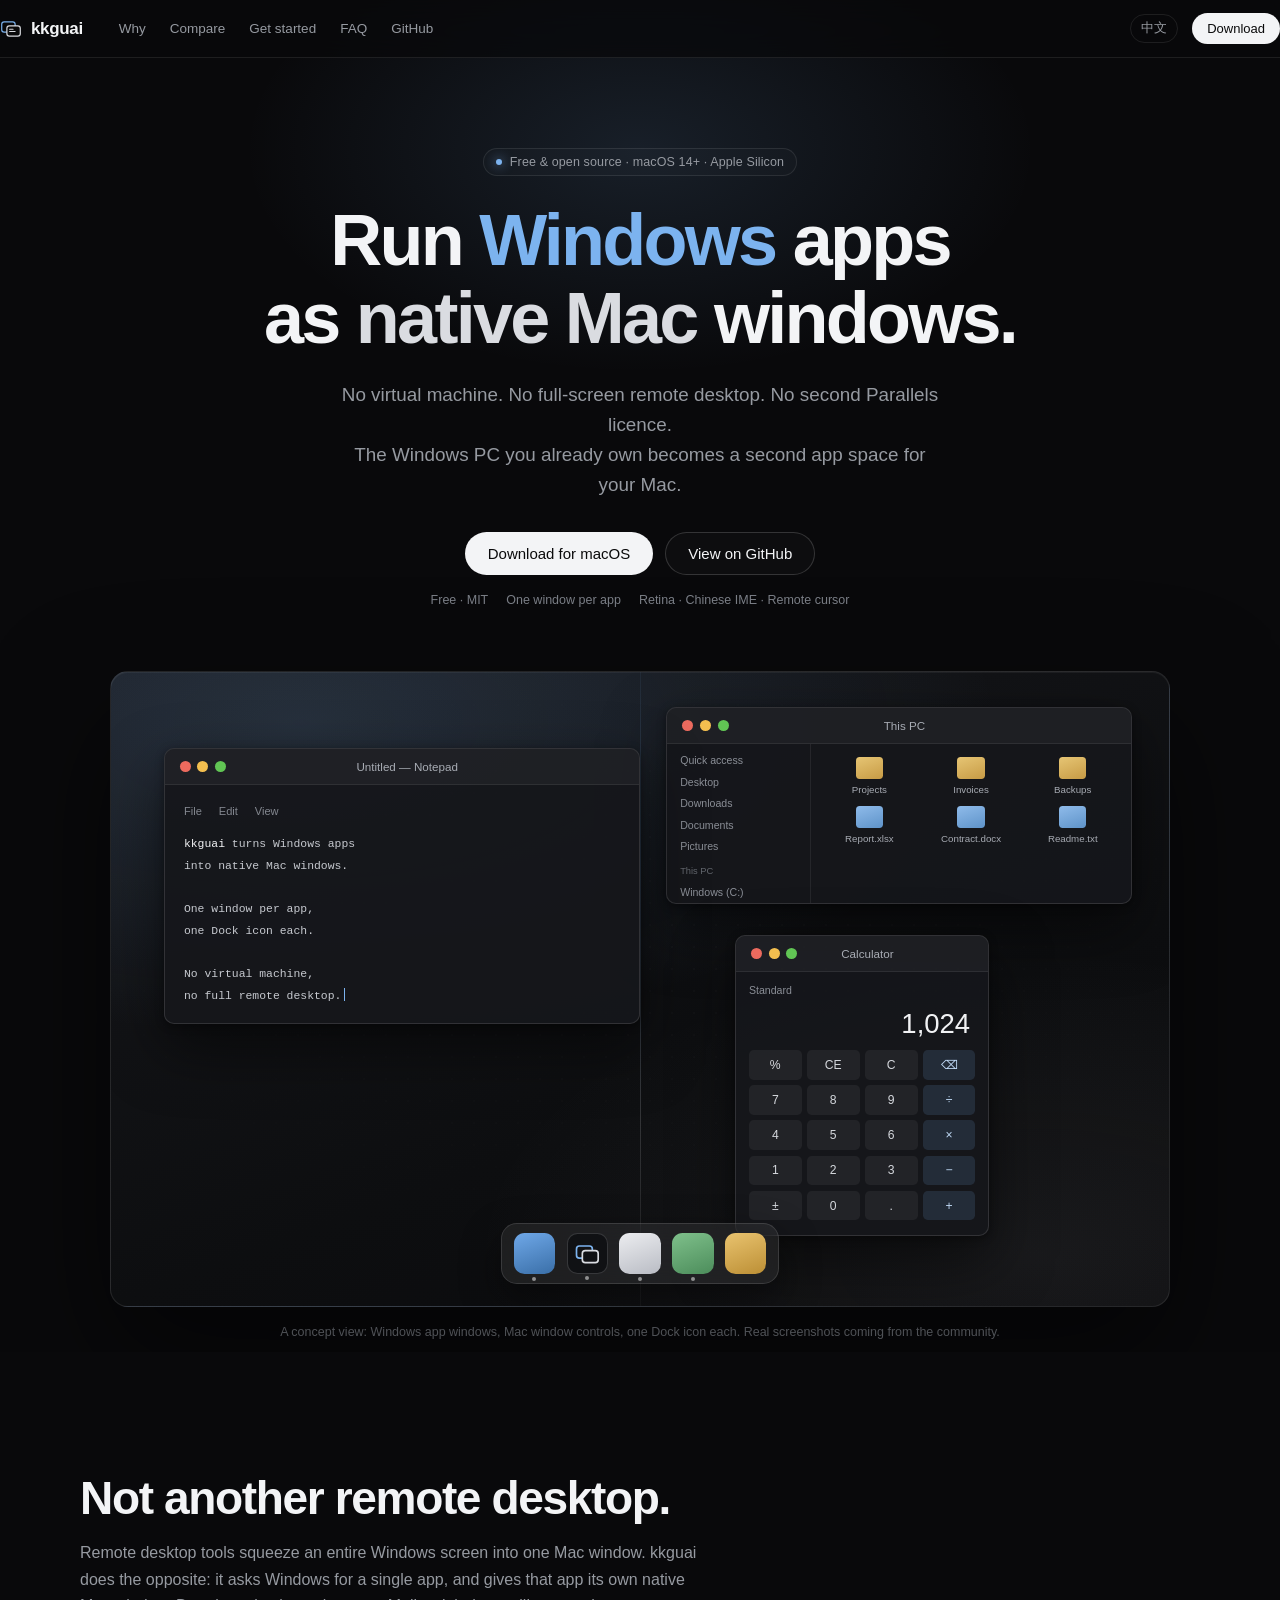
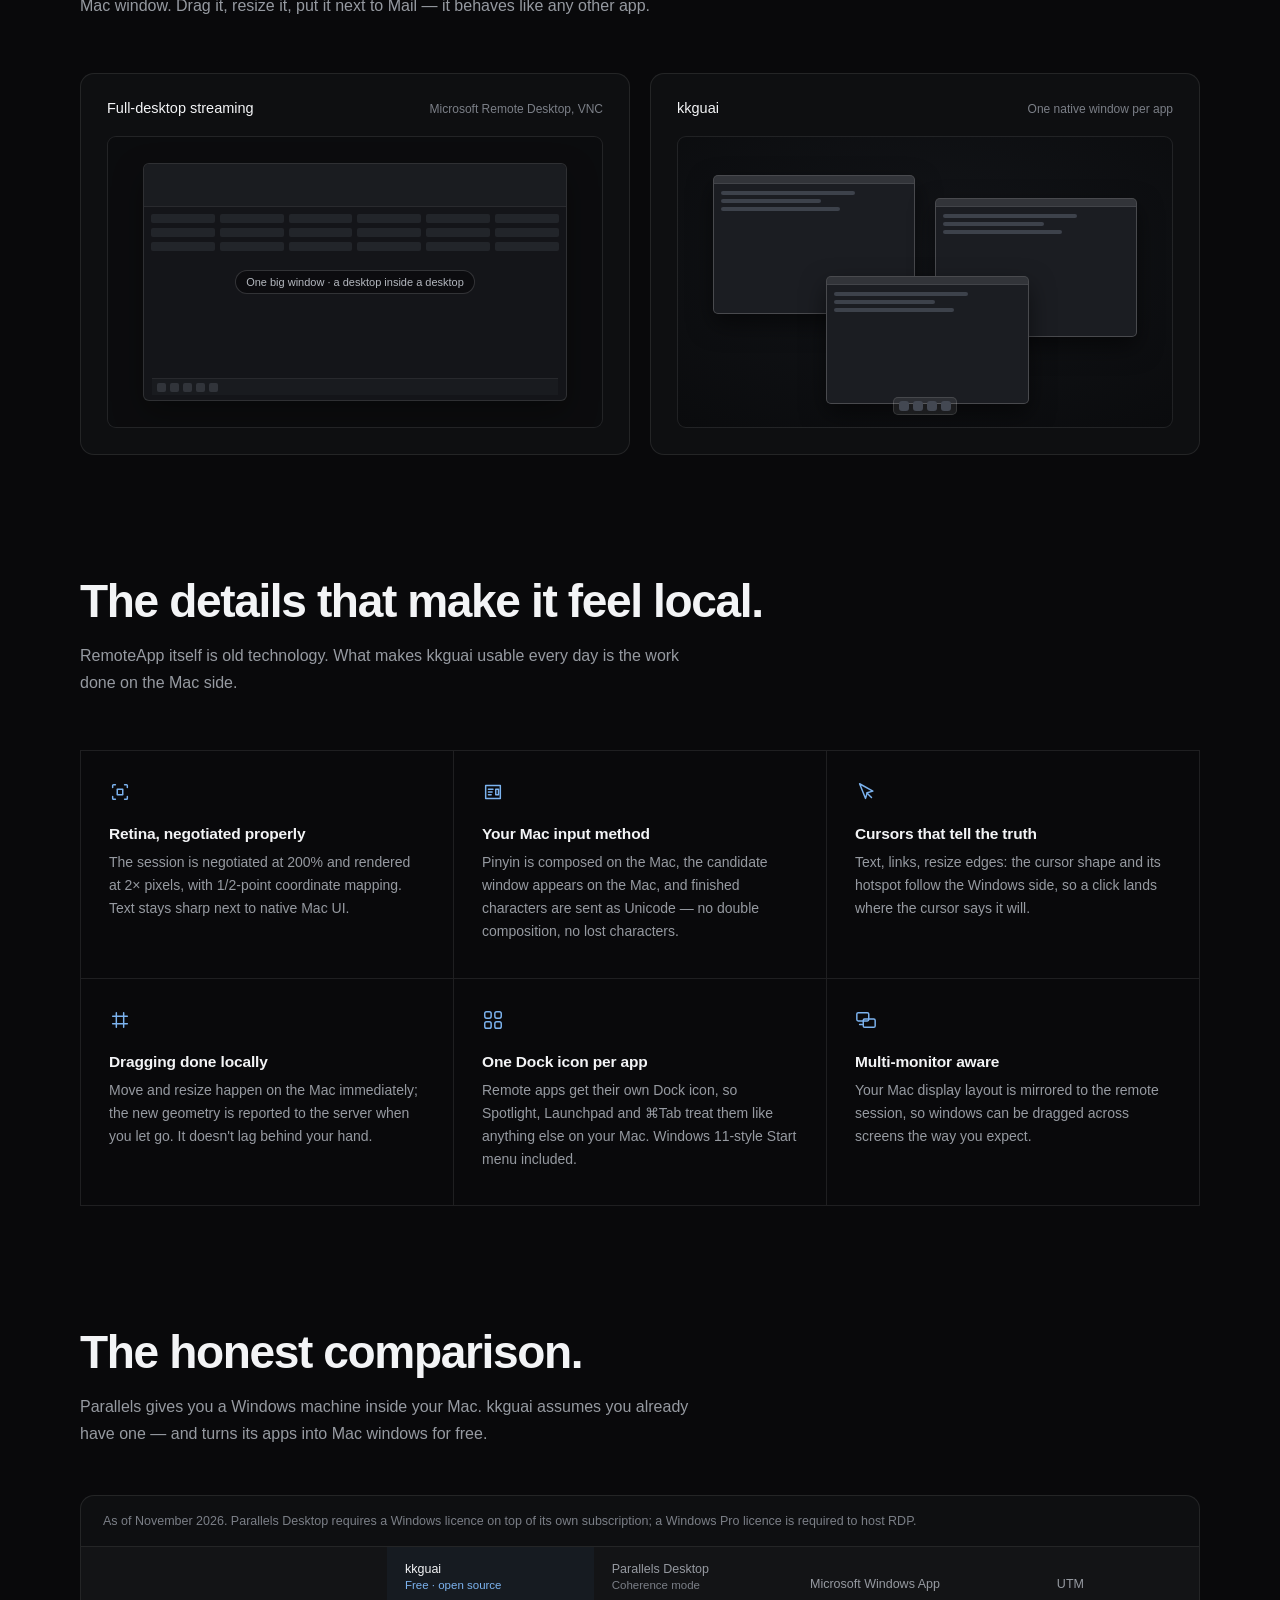
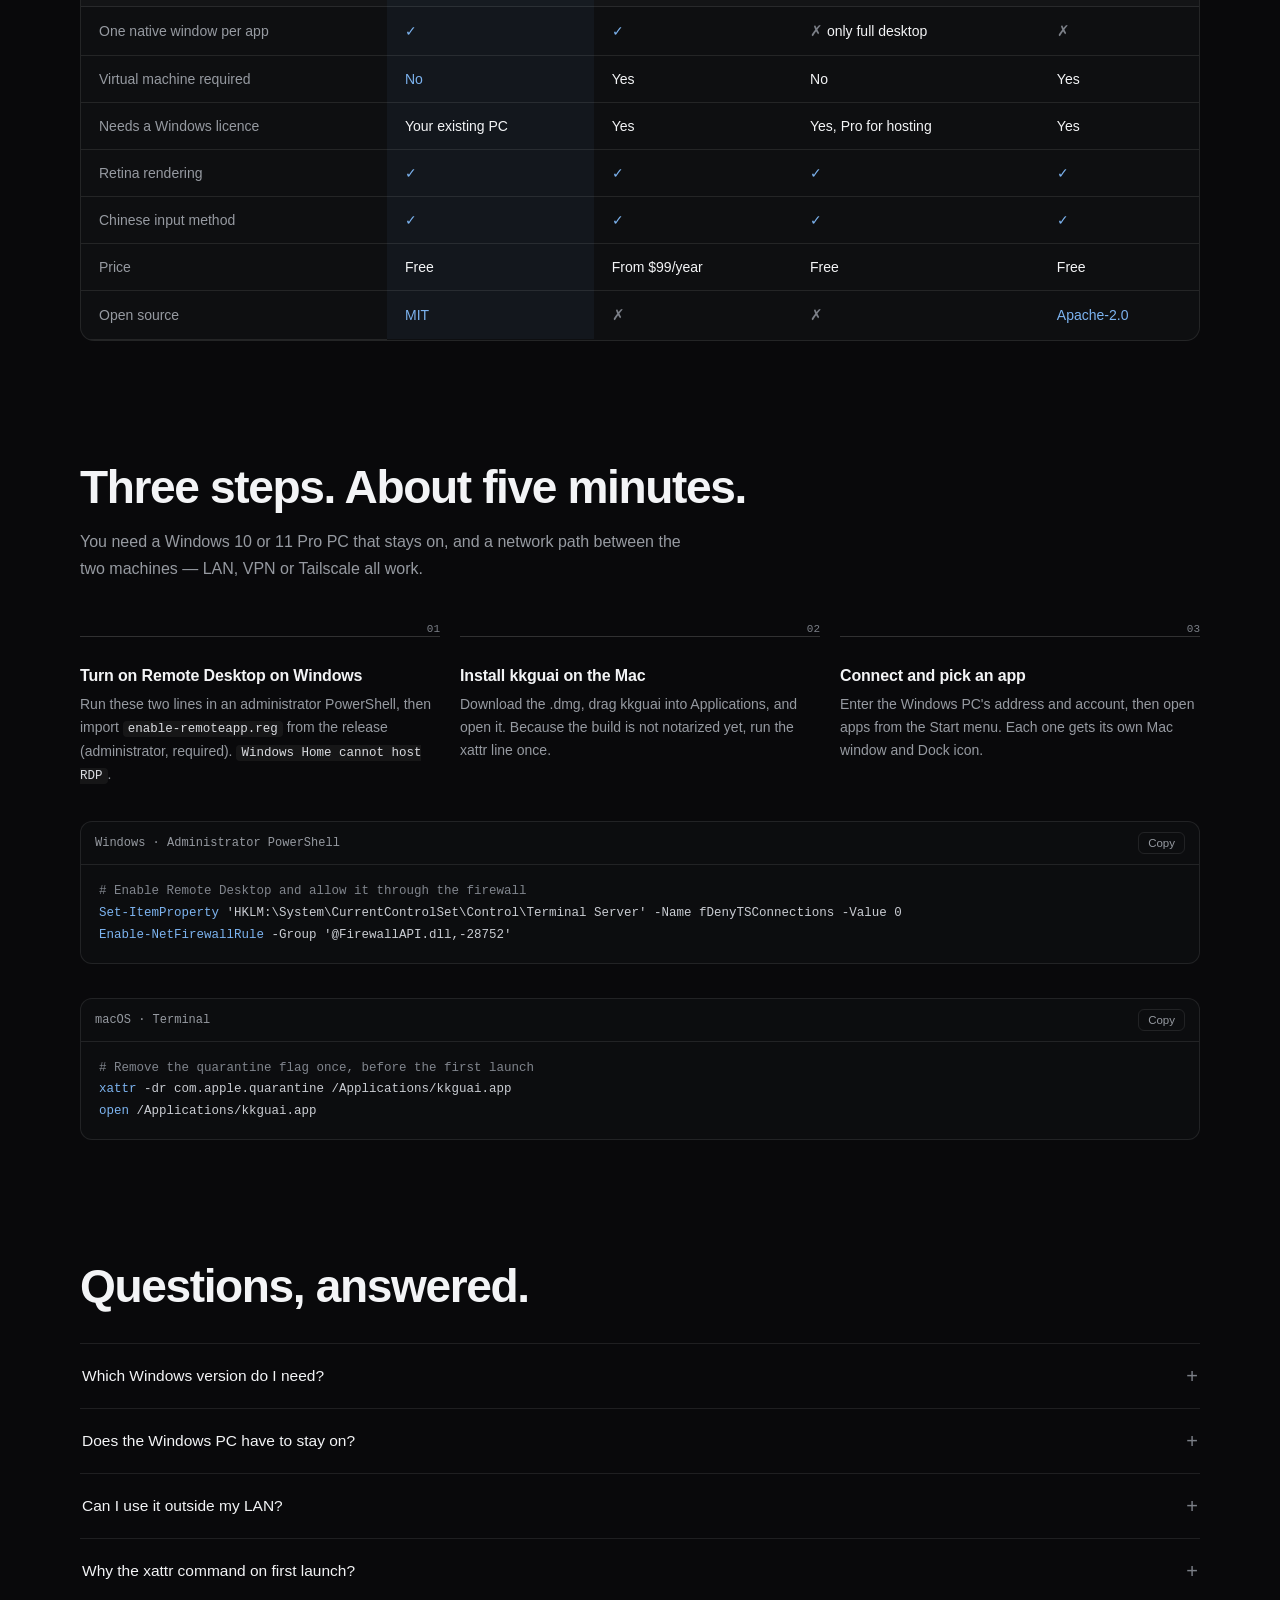
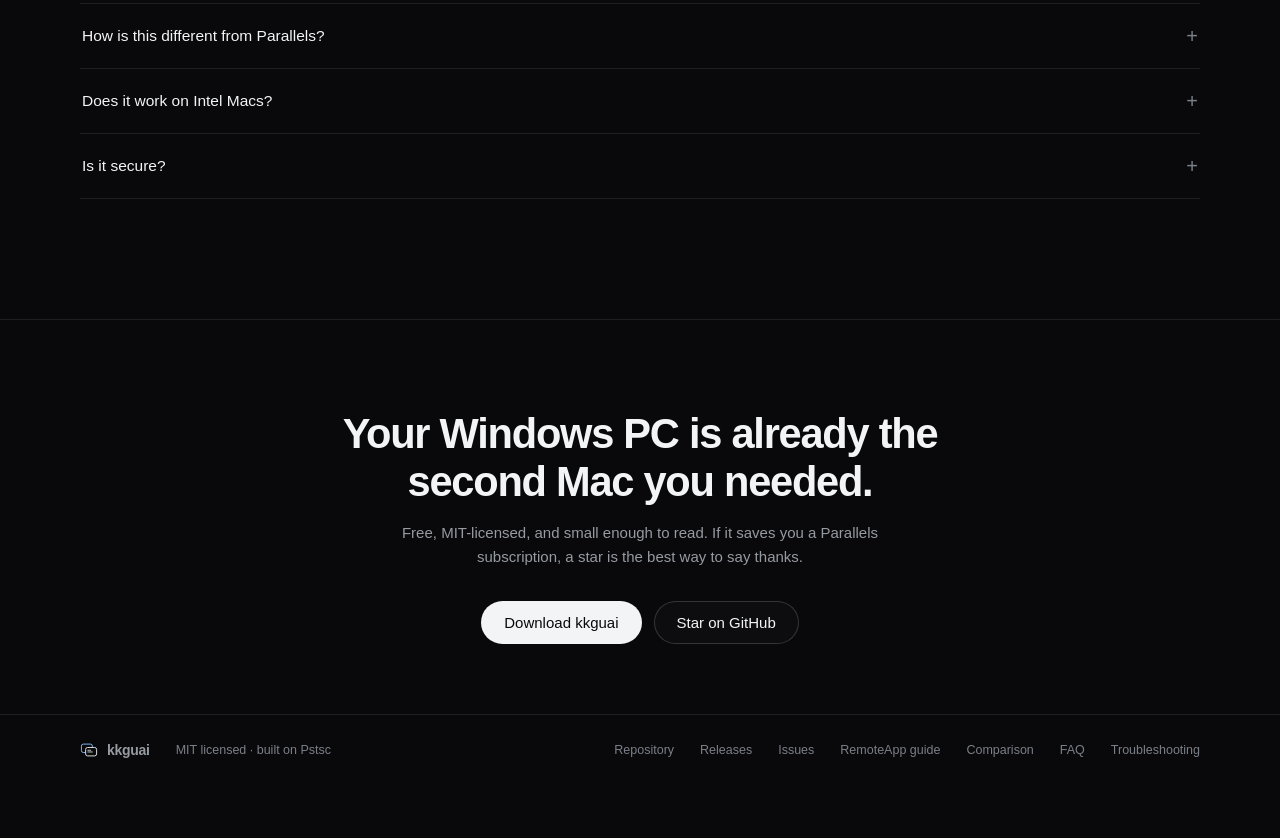
==== commit 5593323c: "docs: add bilingual RemoteApp, comparison and FAQ guides Three problem-targeted guides in Chinese an" ====
--- a/docs/en/index.html
+++ b/docs/en/index.html
@@ -700,6 +700,9 @@
         <a href="https://github.com/kkguai666/kkguai">Repository</a>
         <a href="https://github.com/kkguai666/kkguai/releases">Releases</a>
         <a href="https://github.com/kkguai666/kkguai/issues">Issues</a>
+        <a href="remoteapp-guide.html">RemoteApp guide</a>
+        <a href="vs-parallels.html">Comparison</a>
+        <a href="faq.html">FAQ</a>
         <a href="../troubleshooting.html">Troubleshooting</a>
       </div>
     </footer>
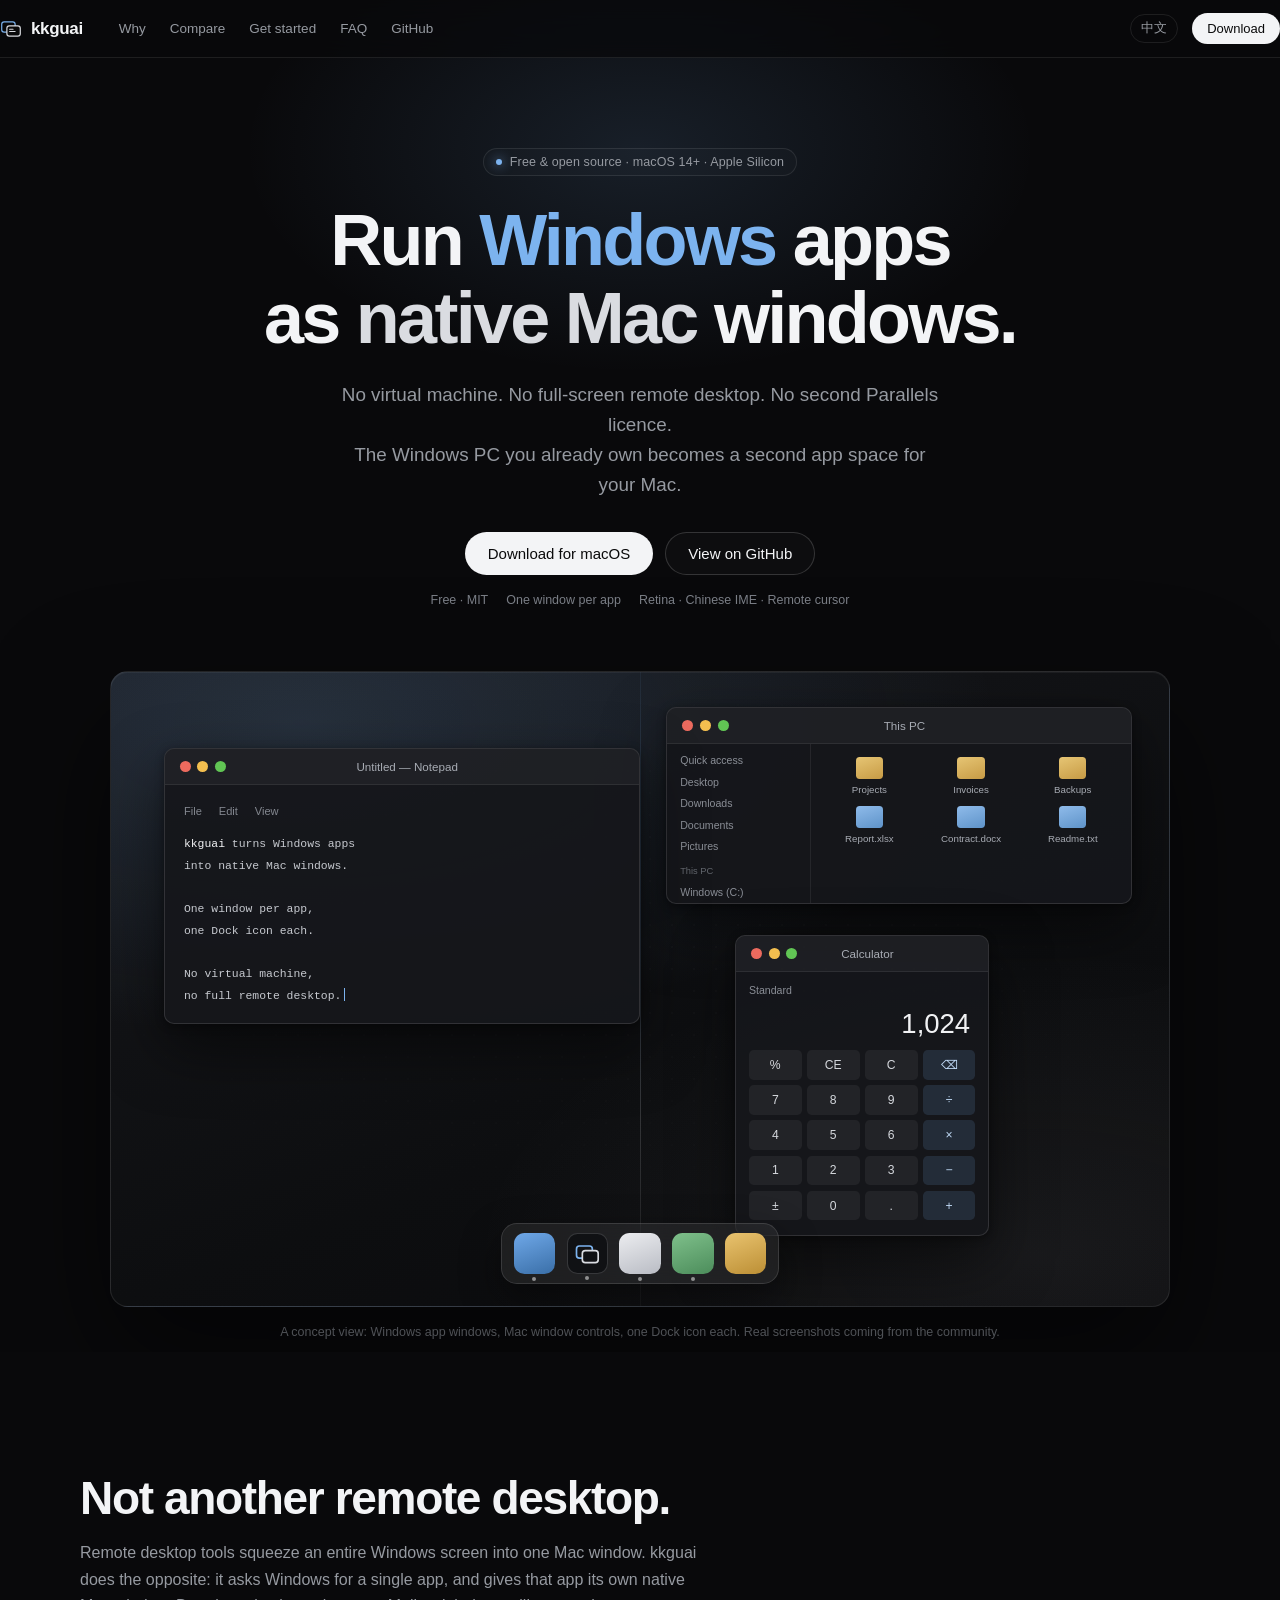
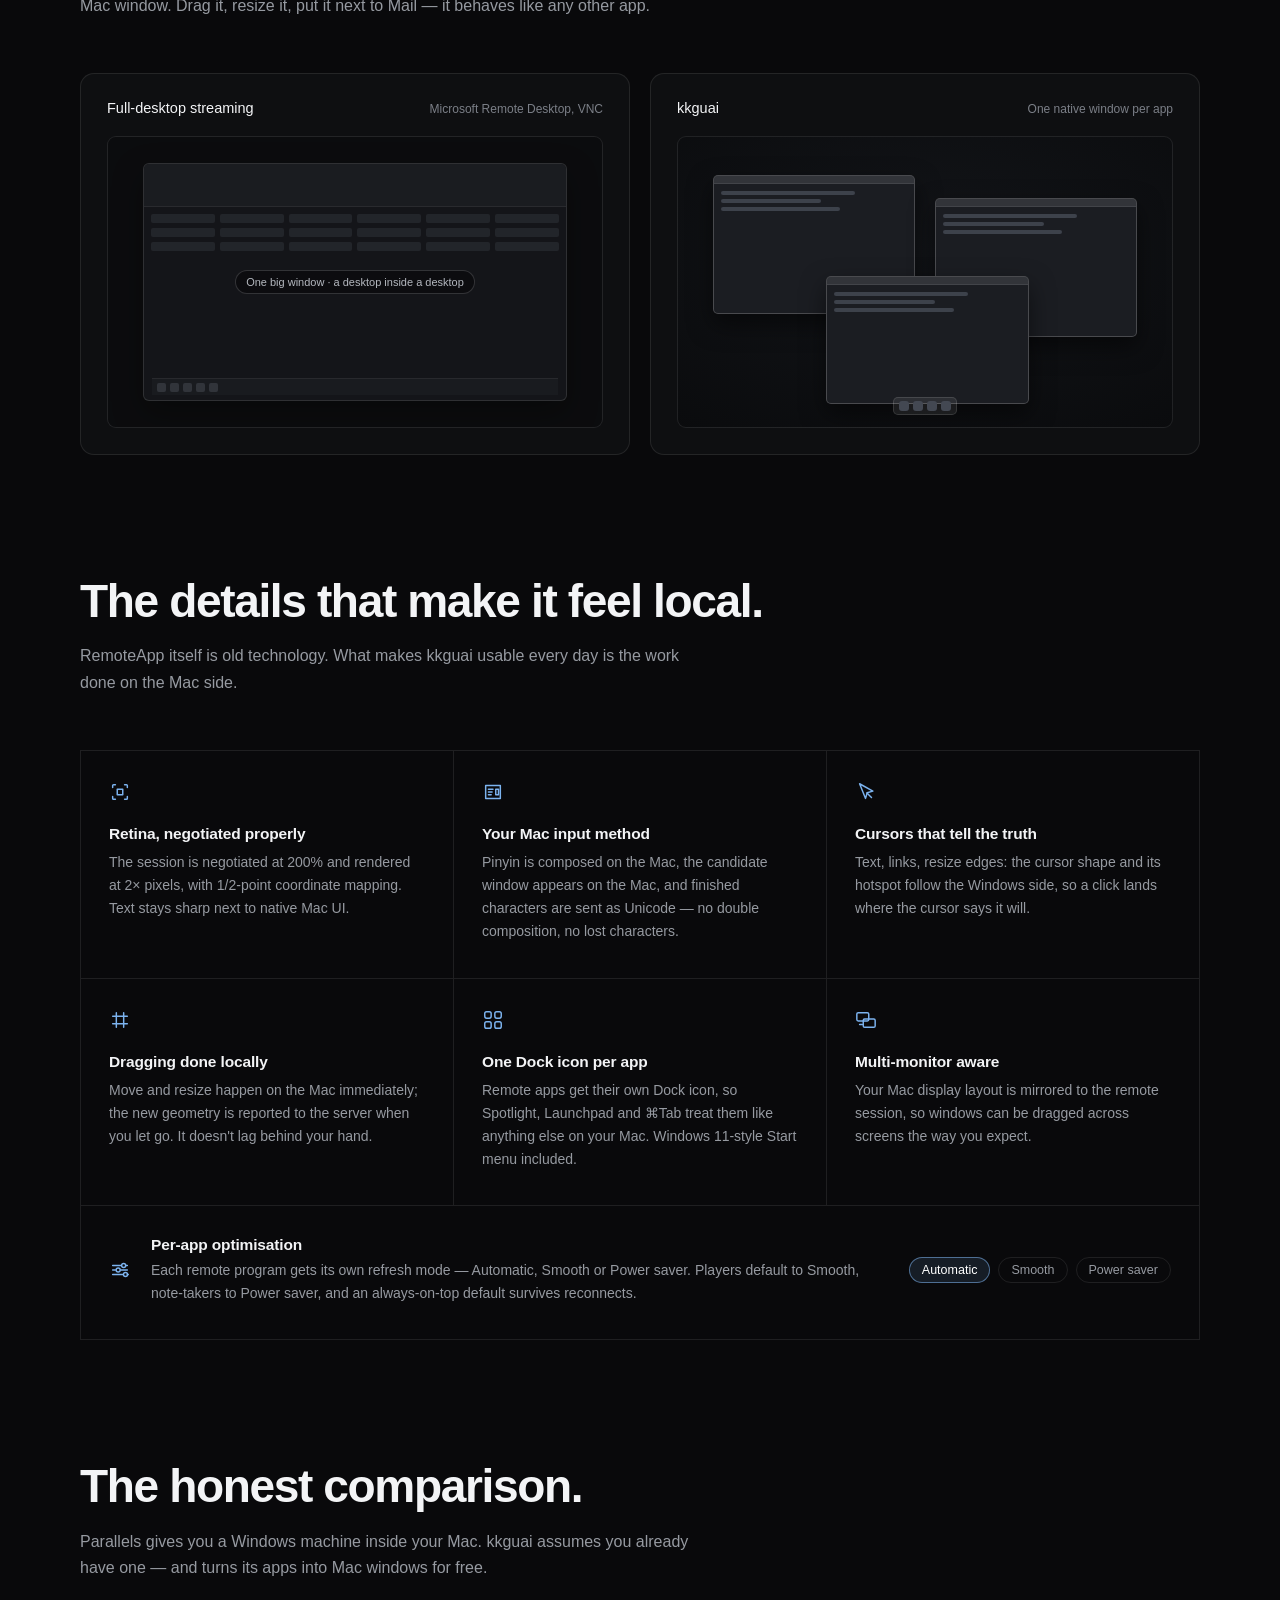
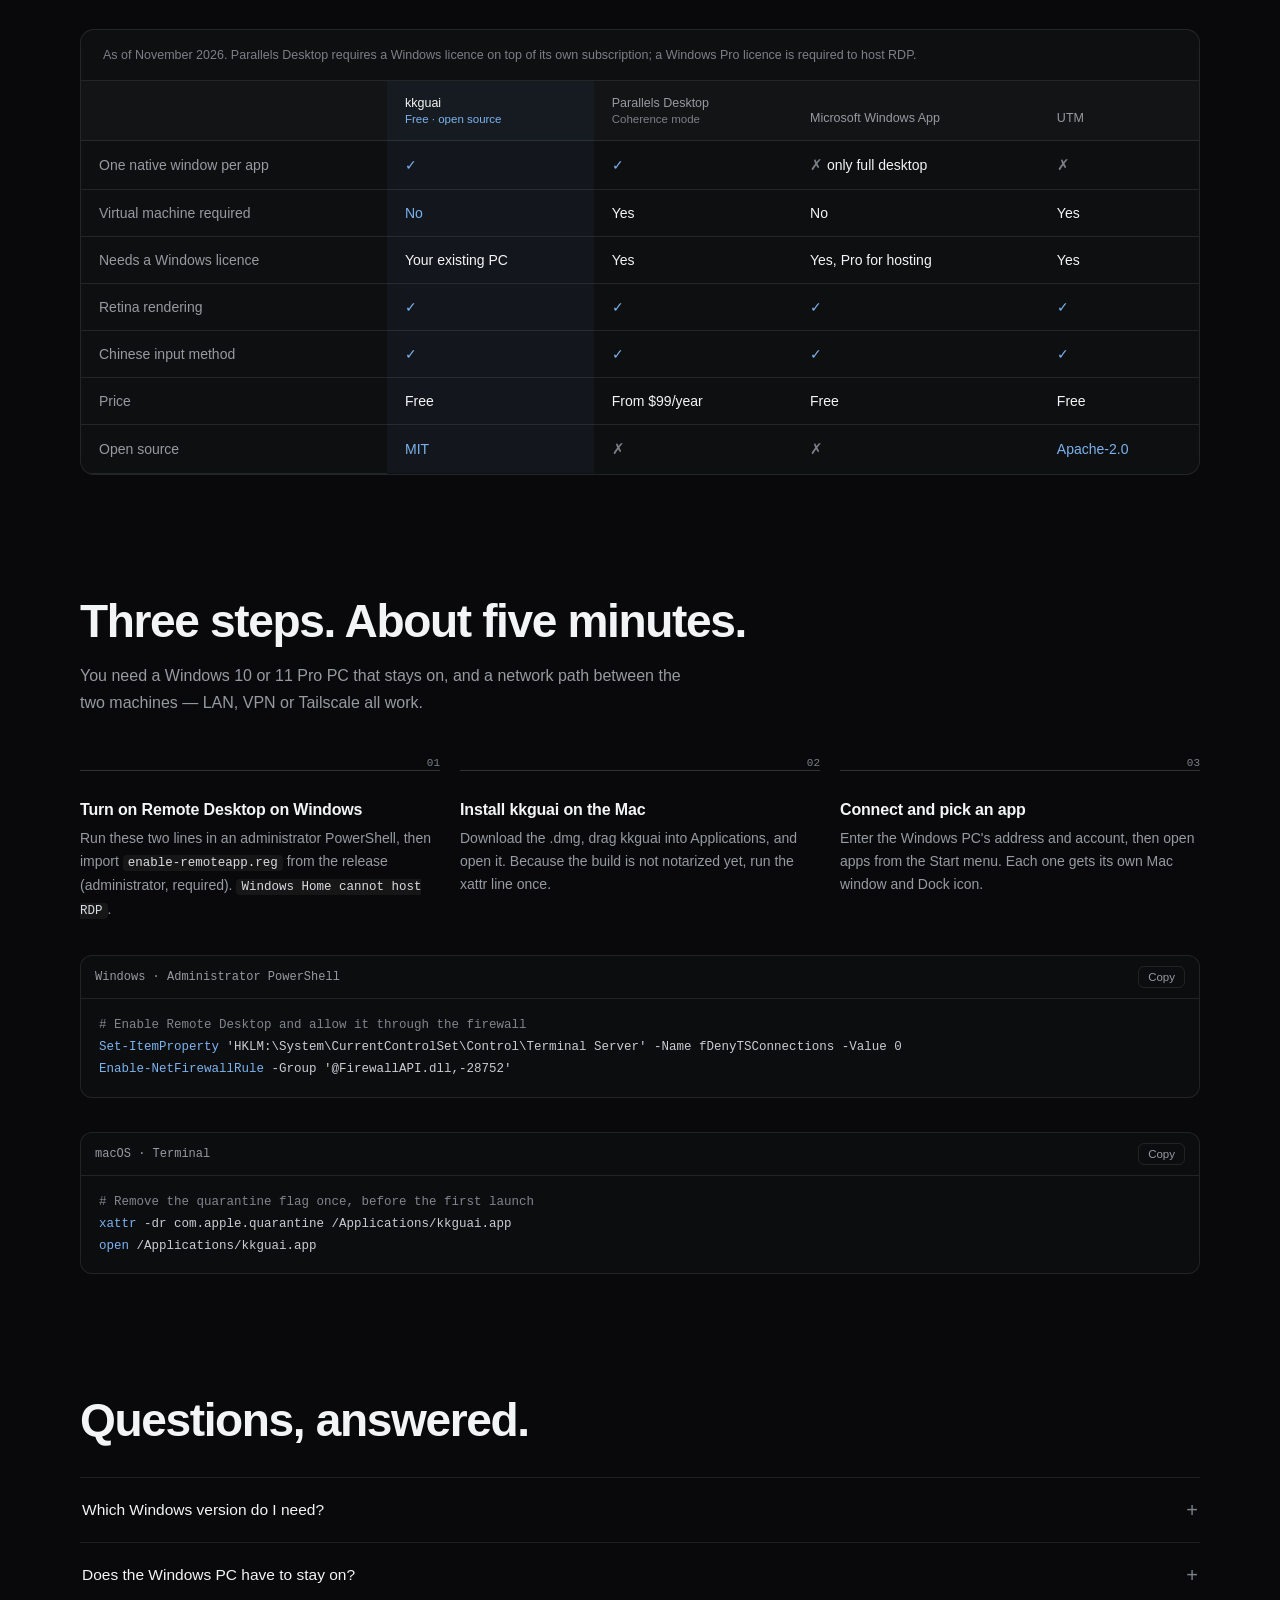
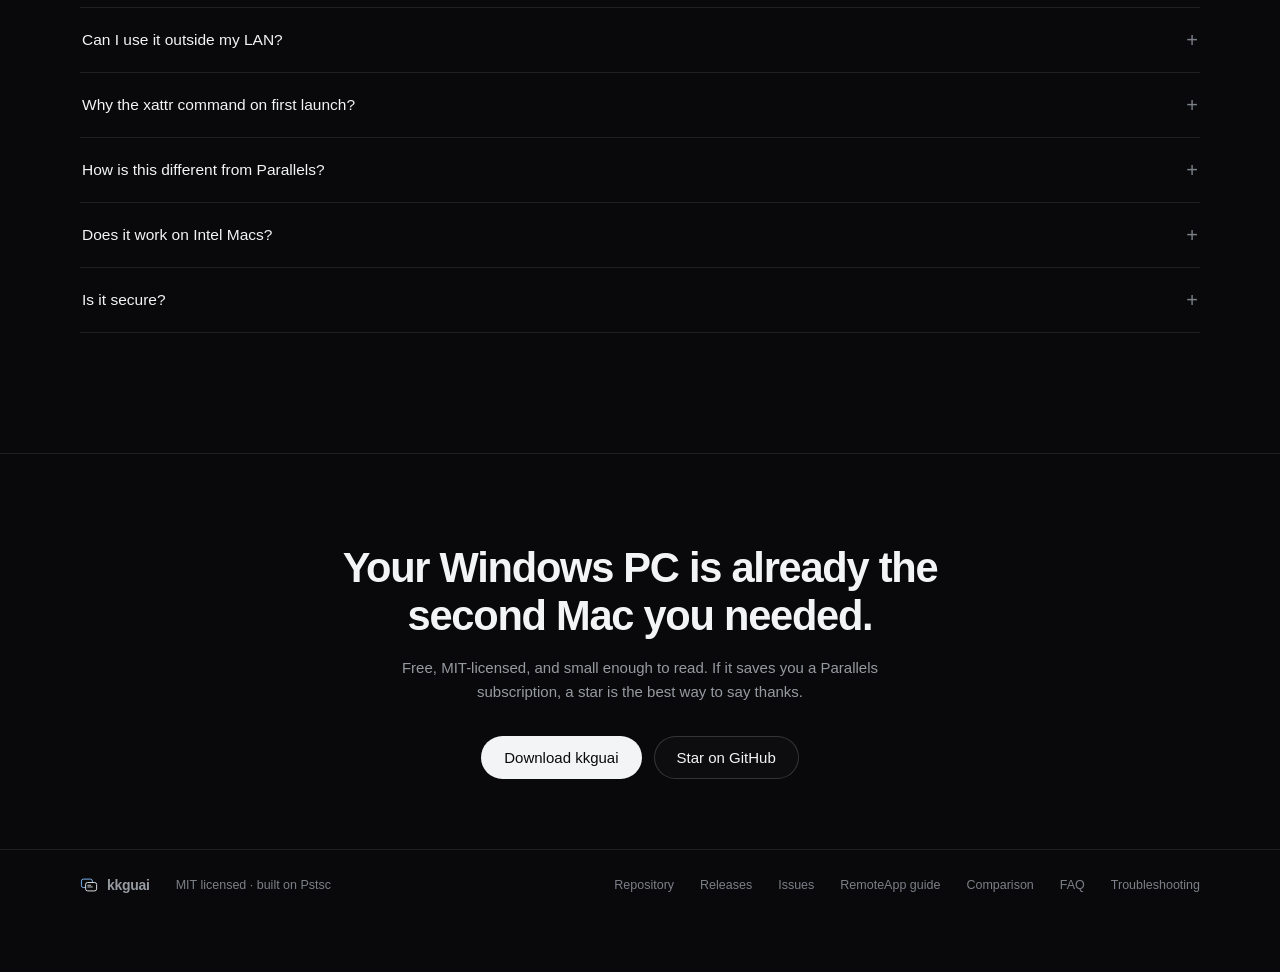
==== commit ed7b1df9: "docs: per-app optimisation card on both landing pages Full-width card under the six feature cards: r" ====
--- a/docs/en/index.html
+++ b/docs/en/index.html
@@ -21,7 +21,7 @@
 <meta name="twitter:image" content="https://kkguai666.github.io/kkguai/assets/social-en.png">
 <meta name="theme-color" content="#09090B">
 <link rel="icon" href="../assets/mark.svg" type="image/svg+xml">
-<script type="application/ld+json" id="ld">{"@context":"https://schema.org","@graph":[{"@type":"WebSite","@id":"https://kkguai666.github.io/kkguai/#website","url":"https://kkguai666.github.io/kkguai/","name":"kkguai","inLanguage":["zh-CN","en"]},{"@type":"SoftwareApplication","@id":"https://kkguai666.github.io/kkguai/#app","name":"kkguai","url":"https://kkguai666.github.io/kkguai/en/","description":"Free, open-source RemoteApp client for macOS: turn Windows apps into native Mac windows. No virtual machine, no full remote desktop, no Parallels.","applicationCategory":"UtilitiesApplication","applicationSubCategory":"RemoteApp / RDP client","operatingSystem":"macOS 14+ (Apple Silicon)","softwareVersion":"0.1.1","license":"https://opensource.org/license/mit","isAccessibleForFree":true,"offers":{"@type":"Offer","price":"0","priceCurrency":"USD"},"downloadUrl":"https://github.com/kkguai666/kkguai/releases/latest","sameAs":["https://github.com/kkguai666/kkguai"],"screenshot":"https://kkguai666.github.io/kkguai/assets/social-en.png","inLanguage":["zh-CN","en"]},{"@type":"FAQPage","mainEntity":[{"@type":"Question","name":"Which Windows version do I need?","acceptedAnswer":{"@type":"Answer","text":"Windows 10/11 Pro or Enterprise with Remote Desktop enabled. Windows Home cannot host RDP."}},{"@type":"Question","name":"Does the Windows PC have to stay on?","acceptedAnswer":{"@type":"Answer","text":"Yes. The apps run on that machine; kkguai only displays their windows and sends input."}},{"@type":"Question","name":"Can I use it outside my LAN?","acceptedAnswer":{"@type":"Answer","text":"Yes, through a VPN, Tailscale or a port forward. Do not expose port 3389 directly to the internet."}},{"@type":"Question","name":"Why the xattr command on first launch?","acceptedAnswer":{"@type":"Answer","text":"The release is not notarized by Apple, so macOS quarantines it after download. Removing the quarantine flag takes one command."}},{"@type":"Question","name":"How is this different from Parallels?","acceptedAnswer":{"@type":"Answer","text":"Parallels runs a full Windows VM and charges a subscription; kkguai uses a Windows PC you already own and is free."}},{"@type":"Question","name":"Does it work on Intel Macs?","acceptedAnswer":{"@type":"Answer","text":"The current release is Apple Silicon only. Intel Macs can build from source."}},{"@type":"Question","name":"Is it secure?","acceptedAnswer":{"@type":"Answer","text":"The connection uses standard encrypted RDP. Keep it on a LAN, VPN or Tailscale and use a strong account password."}}]}]}</script>
+<script type="application/ld+json" id="ld">{"@context":"https://schema.org","@graph":[{"@type":"WebSite","@id":"https://kkguai666.github.io/kkguai/#website","url":"https://kkguai666.github.io/kkguai/","name":"kkguai","inLanguage":["zh-CN","en"]},{"@type":"SoftwareApplication","@id":"https://kkguai666.github.io/kkguai/#app","name":"kkguai","url":"https://kkguai666.github.io/kkguai/en/","description":"Free, open-source RemoteApp client for macOS: turn Windows apps into native Mac windows. No virtual machine, no full remote desktop, no Parallels.","applicationCategory":"UtilitiesApplication","applicationSubCategory":"RemoteApp / RDP client","operatingSystem":"macOS 14+ (Apple Silicon)","softwareVersion":"0.3.0","license":"https://opensource.org/license/mit","isAccessibleForFree":true,"offers":{"@type":"Offer","price":"0","priceCurrency":"USD"},"downloadUrl":"https://github.com/kkguai666/kkguai/releases/latest","sameAs":["https://github.com/kkguai666/kkguai"],"screenshot":"https://kkguai666.github.io/kkguai/assets/social-en.png","inLanguage":["zh-CN","en"]},{"@type":"FAQPage","mainEntity":[{"@type":"Question","name":"Which Windows version do I need?","acceptedAnswer":{"@type":"Answer","text":"Windows 10/11 Pro or Enterprise with Remote Desktop enabled. Windows Home cannot host RDP."}},{"@type":"Question","name":"Does the Windows PC have to stay on?","acceptedAnswer":{"@type":"Answer","text":"Yes. The apps run on that machine; kkguai only displays their windows and sends input."}},{"@type":"Question","name":"Can I use it outside my LAN?","acceptedAnswer":{"@type":"Answer","text":"Yes, through a VPN, Tailscale or a port forward. Do not expose port 3389 directly to the internet."}},{"@type":"Question","name":"Why the xattr command on first launch?","acceptedAnswer":{"@type":"Answer","text":"The release is not notarized by Apple, so macOS quarantines it after download. Removing the quarantine flag takes one command."}},{"@type":"Question","name":"How is this different from Parallels?","acceptedAnswer":{"@type":"Answer","text":"Parallels runs a full Windows VM and charges a subscription; kkguai uses a Windows PC you already own and is free."}},{"@type":"Question","name":"Does it work on Intel Macs?","acceptedAnswer":{"@type":"Answer","text":"The current release is Apple Silicon only. Intel Macs can build from source."}},{"@type":"Question","name":"Is it secure?","acceptedAnswer":{"@type":"Answer","text":"The connection uses standard encrypted RDP. Keep it on a LAN, VPN or Tailscale and use a strong account password."}}]}]}</script>
 <style>
   :root {
     --bg: #09090B;
@@ -308,6 +308,13 @@
   .feat svg { width: 22px; height: 22px; stroke: var(--blue); }
   .feat h3 { margin: 18px 0 8px; font-size: 15.5px; font-weight: 550; letter-spacing: -0.01em; }
   .feat p { margin: 0; font-size: 14px; line-height: 1.65; color: var(--muted); }
+  .feat.wide { grid-column: 1 / -1; display: flex; align-items: center; gap: 20px; text-align: left; }
+  .feat.wide svg { flex: none; }
+  .feat.wide h3 { margin: 0 0 5px; }
+  .feat.wide .modes { margin-left: auto; display: flex; gap: 8px; flex: none; }
+  .feat.wide .modes span { font-size: 12.5px; padding: 5px 12px; border-radius: 999px; border: 1px solid var(--line); color: var(--muted); white-space: nowrap; }
+  .feat.wide .modes span.on { color: #fff; border-color: rgba(124,179,239,.55); background: rgba(124,179,239,.12); }
+  @media (max-width: 760px) { .feat.wide { flex-wrap: wrap; } .feat.wide .modes { margin-left: 42px; } }
 
   /* comparison */
   .table-wrap { margin-top: 48px; overflow-x: auto; border: 1px solid var(--line); border-radius: 14px; background: var(--bg-soft); }
@@ -564,6 +571,14 @@
           <svg viewBox="0 0 24 24" fill="none" stroke-width="1.6" stroke-linecap="round" stroke-linejoin="round"><rect x="2" y="4" width="13" height="9" rx="1.5"></rect><rect x="9" y="11" width="13" height="9" rx="1.5"></rect><path d="M5 17h3"></path></svg>
           <h3>Multi-monitor aware</h3>
           <p>Your Mac display layout is mirrored to the remote session, so windows can be dragged across screens the way you expect.</p>
+        </div>
+        <div class="feat wide">
+          <svg viewBox="0 0 24 24" fill="none" stroke-width="1.6" stroke-linecap="round" stroke-linejoin="round"><path d="M4 7h9M19 7h1M4 17h11M21 17h-1M4 12h3M13 12h7"/><circle cx="16" cy="7" r="2.2"/><circle cx="10" cy="12" r="2.2"/><circle cx="18" cy="17" r="2.2"/></svg>
+          <div>
+            <h3>Per-app optimisation</h3>
+            <p>Each remote program gets its own refresh mode — Automatic, Smooth or Power saver. Players default to Smooth, note-takers to Power saver, and an always-on-top default survives reconnects.</p>
+          </div>
+          <div class="modes"><span class="on">Automatic</span><span>Smooth</span><span>Power saver</span></div>
         </div>
       </div>
     </div>
@@ -703,7 +718,7 @@
         <a href="remoteapp-guide.html">RemoteApp guide</a>
         <a href="vs-parallels.html">Comparison</a>
         <a href="faq.html">FAQ</a>
-        <a href="../troubleshooting.html">Troubleshooting</a>
+        <a href="troubleshooting.html">Troubleshooting</a>
       </div>
     </footer>
   </section>
